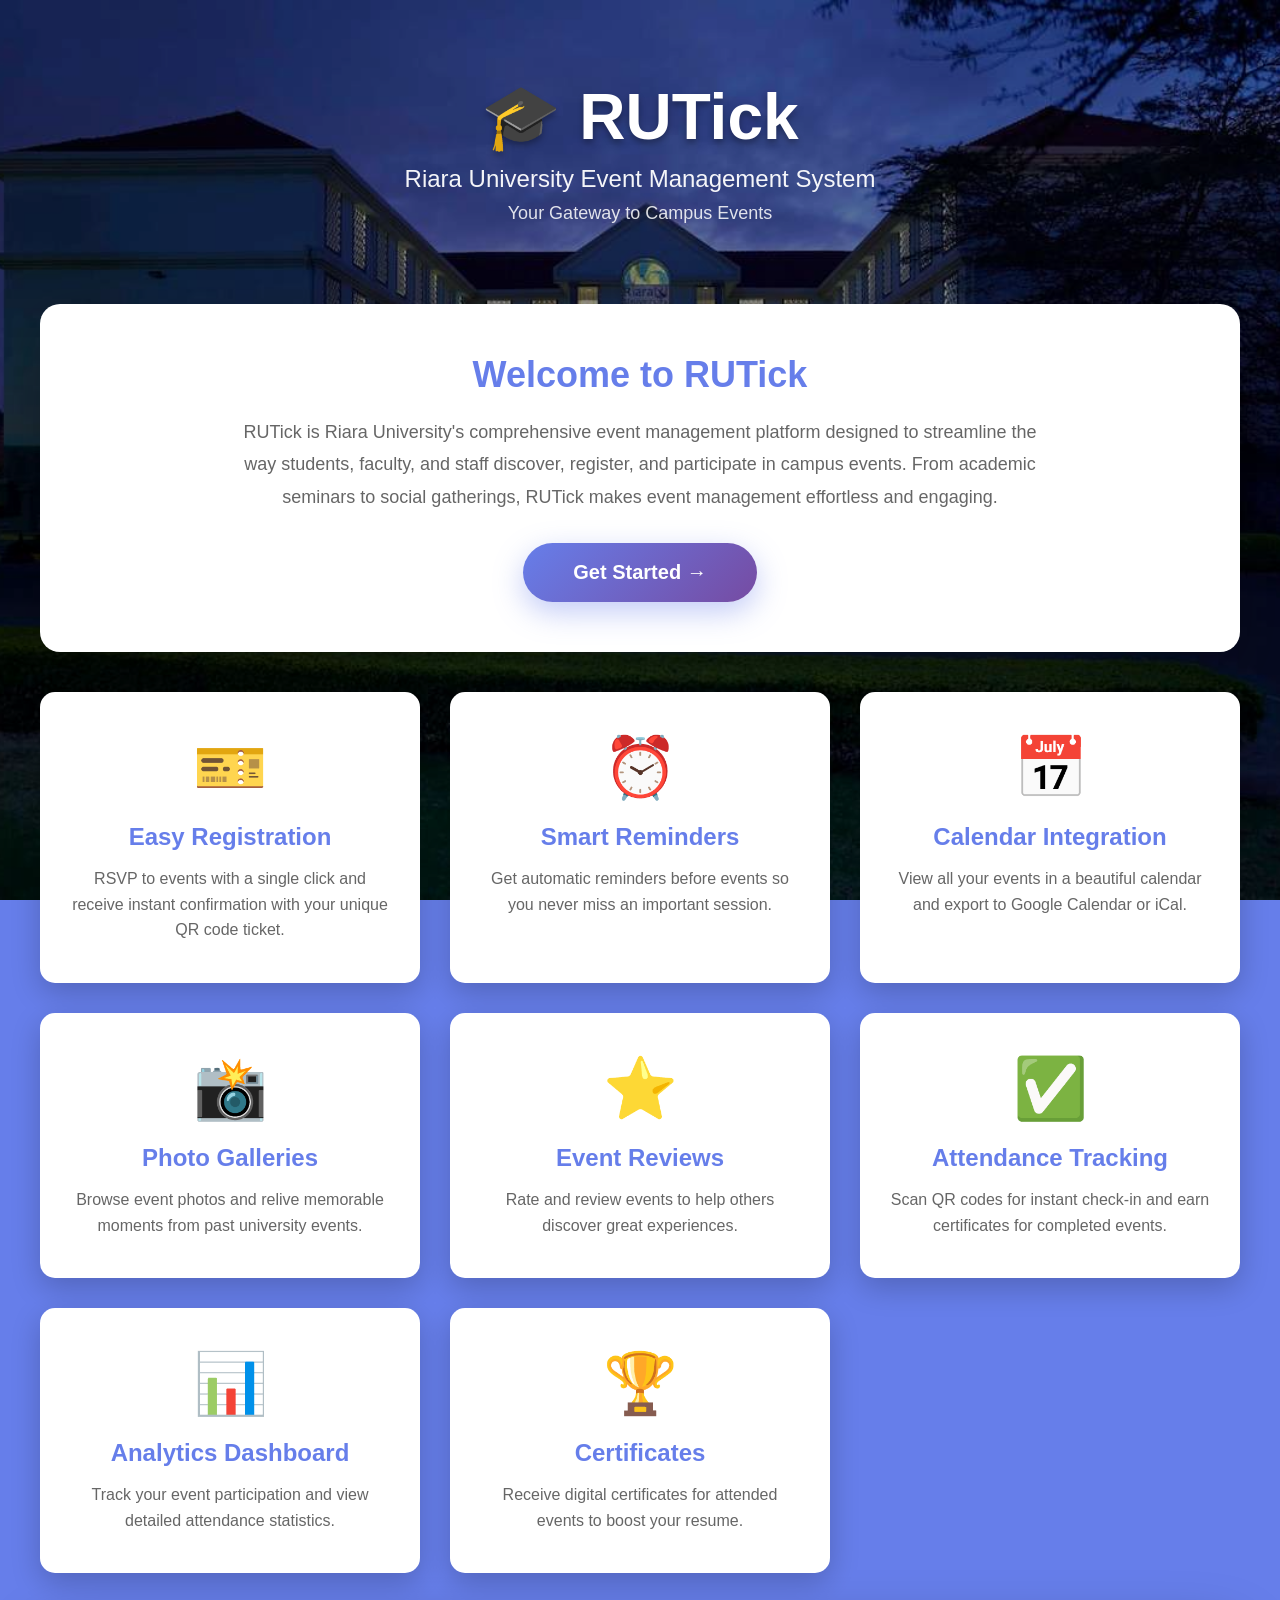
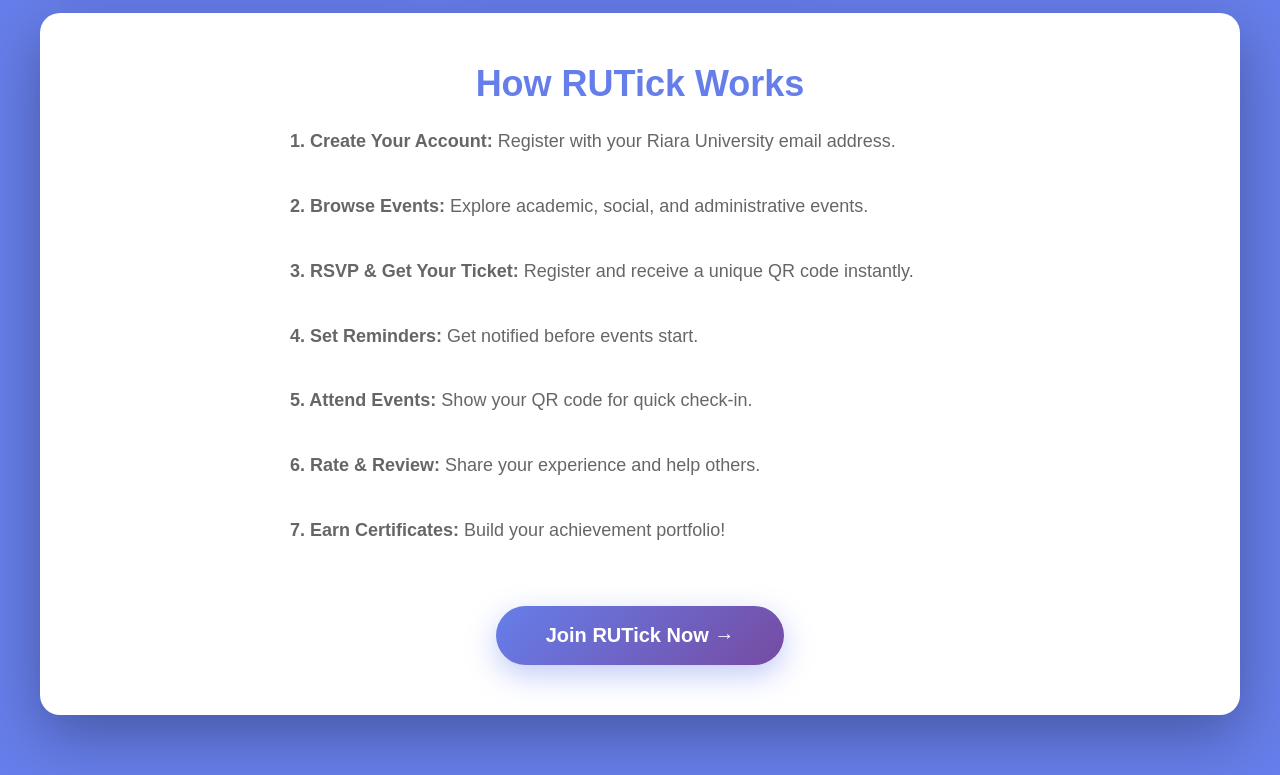
==== frontend/index.html @ 96693b73 "feat: Add background image and overlay to the body in index.html" ====
<!DOCTYPE html>
<html lang="en">
<head>
    <meta charset="UTF-8">
    <meta name="viewport" content="width=device-width, initial-scale=1.0">
    <title>RUTick - Riara University Event Management</title>
    <style>
        * {
            margin: 0;
            padding: 0;
            box-sizing: border-box;
        }

        body {
            font-family: 'Segoe UI', Tahoma, Geneva, Verdana, sans-serif;
background: url('images/Riara.jpeg') center/cover no-repeat fixed;
            background-color: #667eea; /* Fallback color */
            min-height: 100vh;
            padding: 20px;
            position: relative;
        }

        body::before {
            content: '';
            position: fixed;
            top: 0;
            left: 0;
            right: 0;
            bottom: 0;
            background: rgba(0, 0, 0, 0.4);
            pointer-events: none;
            z-index: -1;
        }

        .container {
            max-width: 1200px;
            margin: 0 auto;
        }

        /* Home Page Styles */
        .home-page {
            display: block;
        }

        .home-header {
            text-align: center;
            color: white;
            padding: 60px 20px 40px;
        }

        .home-header h1 {
            font-size: 64px;
            margin-bottom: 10px;
            text-shadow: 0 4px 6px rgba(0,0,0,0.3);
        }

        .home-header .subtitle {
            font-size: 24px;
            opacity: 0.95;
            margin-bottom: 10px;
        }

        .home-header .tagline {
            font-size: 18px;
            opacity: 0.85;
        }

        .hero-section {
            background: white;
            border-radius: 20px;
            padding: 50px;
            margin: 40px 0;
            box-shadow: 0 20px 60px rgba(0,0,0,0.3);
            text-align: center;
        }

        .hero-section h2 {
            color: #667eea;
            font-size: 36px;
            margin-bottom: 20px;
        }

        .hero-section p {
            color: #666;
            font-size: 18px;
            line-height: 1.8;
            margin-bottom: 30px;
            max-width: 800px;
            margin-left: auto;
            margin-right: auto;
        }

        .get-started-btn {
            padding: 18px 50px;
            background: linear-gradient(135deg, #667eea, #764ba2);
            color: white;
            border: none;
            border-radius: 50px;
            font-size: 20px;
            font-weight: bold;
            cursor: pointer;
            transition: all 0.3s;
            box-shadow: 0 10px 30px rgba(102, 126, 234, 0.4);
        }

        .get-started-btn:hover {
            transform: translateY(-3px);
            box-shadow: 0 15px 40px rgba(102, 126, 234, 0.6);
        }

        .features-section {
            display: grid;
            grid-template-columns: repeat(auto-fit, minmax(280px, 1fr));
            gap: 30px;
            margin: 40px 0;
        }

        .feature-card {
            background: white;
            padding: 40px 30px;
            border-radius: 15px;
            box-shadow: 0 10px 30px rgba(0,0,0,0.2);
            text-align: center;
            transition: all 0.3s;
        }

        .feature-card:hover {
            transform: translateY(-10px);
            box-shadow: 0 15px 40px rgba(0,0,0,0.3);
        }

        .feature-icon {
            font-size: 60px;
            margin-bottom: 20px;
        }

        .feature-card h3 {
            color: #667eea;
            font-size: 24px;
            margin-bottom: 15px;
        }

        .feature-card p {
            color: #666;
            line-height: 1.6;
            font-size: 16px;
        }

        header {
            background: white;
            padding: 20px 30px;
            border-radius: 15px;
            box-shadow: 0 10px 30px rgba(0,0,0,0.2);
            margin-bottom: 30px;
            display: flex;
            justify-content: space-between;
            align-items: center;
        }

        .logo h1 {
            color: #667eea;
            font-size: 28px;
        }

        .logo p {
            color: #666;
            font-size: 14px;
        }

        .user-info {
            display: flex;
            align-items: center;
            gap: 15px;
        }

        .user-avatar {
            width: 45px;
            height: 45px;
            background: linear-gradient(135deg, #667eea, #764ba2);
            border-radius: 50%;
            display: flex;
            align-items: center;
            justify-content: center;
            color: white;
            font-weight: bold;
            font-size: 18px;
        }

        .back-btn {
            display: inline-flex;
            align-items: center;
            gap: 8px;
            padding: 10px 20px;
            background: white;
            color: #667eea;
            border: 2px solid #667eea;
            border-radius: 8px;
            cursor: pointer;
            font-size: 14px;
            font-weight: 600;
            transition: all 0.3s;
            margin-bottom: 20px;
        }

        .back-btn:hover {
            background: #667eea;
            color: white;
            transform: translateX(-5px);
        }

        .logout-btn {
            padding: 8px 20px;
            background: #f44336;
            color: white;
            border: none;
            border-radius: 8px;
            cursor: pointer;
            font-size: 14px;
            font-weight: 600;
            transition: all 0.3s;
        }

        .logout-btn:hover {
            background: #d32f2f;
            transform: translateY(-2px);
        }

        .auth-section {
            background: white;
            padding: 30px;
            border-radius: 15px;
            box-shadow: 0 10px 30px rgba(0,0,0,0.2);
            margin-bottom: 30px;
        }

        .tabs {
            display: flex;
            gap: 10px;
            margin-bottom: 20px;
            border-bottom: 2px solid #eee;
        }

        .tab {
            padding: 12px 24px;
            background: none;
            border: none;
            cursor: pointer;
            font-size: 16px;
            color: #666;
            transition: all 0.3s;
            border-bottom: 3px solid transparent;
        }

        .tab.active {
            color: #667eea;
            border-bottom-color: #667eea;
            font-weight: bold;
        }

        .tab-content {
            display: none;
        }

        .tab-content.active {
            display: block;
        }

        .form-group {
            margin-bottom: 20px;
        }

        label {
            display: block;
            margin-bottom: 8px;
            color: #333;
            font-weight: 500;
        }

        input, select, textarea {
            width: 100%;
            padding: 12px;
            border: 2px solid #e0e0e0;
            border-radius: 8px;
            font-size: 14px;
            transition: border-color 0.3s;
        }

        input:focus, select:focus, textarea:focus {
            outline: none;
            border-color: #667eea;
        }

        textarea {
            resize: vertical;
            min-height: 100px;
        }

        .btn {
            padding: 12px 30px;
            border: none;
            border-radius: 8px;
            font-size: 16px;
            cursor: pointer;
            transition: all 0.3s;
            font-weight: 600;
        }

        .btn-primary {
            background: linear-gradient(135deg, #667eea, #764ba2);
            color: white;
        }

        .btn-primary:hover {
            transform: translateY(-2px);
            box-shadow: 0 5px 15px rgba(102, 126, 234, 0.4);
        }

        .btn-secondary {
            background: #e0e0e0;
            color: #333;
        }

        .btn-danger {
            background: #f44336;
            color: white;
        }

        .btn-success {
            background: #4caf50;
            color: white;
        }

        .btn-info {
            background: #2196f3;
            color: white;
        }

        .btn-warning {
            background: #ff9800;
            color: white;
        }

        .events-section {
            background: white;
            padding: 30px;
            border-radius: 15px;
            box-shadow: 0 10px 30px rgba(0,0,0,0.2);
            margin-bottom: 30px;
        }

        .section-header {
            display: flex;
            justify-content: space-between;
            align-items: center;
            margin-bottom: 25px;
            flex-wrap: wrap;
            gap: 15px;
        }

        .section-header h2 {
            color: #333;
            font-size: 24px;
        }

        .filters {
            display: flex;
            gap: 10px;
            margin-bottom: 25px;
            flex-wrap: wrap;
        }

        .filter-btn {
            padding: 8px 20px;
            border: 2px solid #667eea;
            background: white;
            color: #667eea;
            border-radius: 20px;
            cursor: pointer;
            transition: all 0.3s;
            font-size: 14px;
        }

        .filter-btn.active {
            background: #667eea;
            color: white;
        }

        .events-grid {
            display: grid;
            grid-template-columns: repeat(auto-fill, minmax(300px, 1fr));
            gap: 20px;
        }

        .event-card {
            background: white;
            border: 2px solid #e0e0e0;
            border-radius: 12px;
            padding: 20px;
            transition: all 0.3s;
            cursor: pointer;
            position: relative;
        }

        .event-card:hover {
            transform: translateY(-5px);
            box-shadow: 0 10px 25px rgba(0,0,0,0.1);
            border-color: #667eea;
        }

        .event-image {
            width: 100%;
            height: 150px;
            background: linear-gradient(135deg, #667eea, #764ba2);
            border-radius: 8px;
            margin-bottom: 15px;
            display: flex;
            align-items: center;
            justify-content: center;
            font-size: 48px;
            color: white;
        }

        .event-category {
            display: inline-block;
            padding: 5px 12px;
            border-radius: 15px;
            font-size: 12px;
            font-weight: 600;
            margin-bottom: 10px;
        }

        .category-academic {
            background: #e3f2fd;
            color: #1976d2;
        }

        .category-social {
            background: #f3e5f5;
            color: #7b1fa2;
        }

        .category-administrative {
            background: #fff3e0;
            color: #e65100;
        }

        .event-title {
            font-size: 18px;
            font-weight: bold;
            color: #333;
            margin-bottom: 10px;
        }

        .event-details {
            color: #666;
            font-size: 14px;
            margin-bottom: 8px;
        }

        .event-rating {
            display: flex;
            align-items: center;
            gap: 5px;
            margin: 10px 0;
            font-size: 14px;
        }

        .stars {
            color: #ffa500;
        }

        .event-actions {
            display: flex;
            gap: 10px;
            margin-top: 15px;
            flex-wrap: wrap;
        }

        .badge {
            display: inline-block;
            padding: 4px 10px;
            border-radius: 12px;
            font-size: 12px;
            font-weight: 600;
            margin-top: 10px;
        }

        .badge-success {
            background: #c8e6c9;
            color: #2e7d32;
        }

        .badge-warning {
            background: #fff9c4;
            color: #f57f17;
        }

        .badge-danger {
            background: #ffcdd2;
            color: #c62828;
        }

        .modal {
            display: none;
            position: fixed;
            top: 0;
            left: 0;
            width: 100%;
            height: 100%;
            background: rgba(0,0,0,0.5);
            z-index: 1000;
            align-items: center;
            justify-content: center;
            overflow-y: auto;
        }

        .modal.active {
            display: flex;
        }

        .modal-content {
            background: white;
            padding: 30px;
            border-radius: 15px;
            max-width: 700px;
            width: 90%;
            max-height: 90vh;
            overflow-y: auto;
        }

        .modal-header {
            display: flex;
            justify-content: space-between;
            align-items: center;
            margin-bottom: 20px;
        }

        .modal-close {
            background: none;
            border: none;
            font-size: 28px;
            cursor: pointer;
            color: #666;
        }

        .stats {
            display: grid;
            grid-template-columns: repeat(auto-fit, minmax(200px, 1fr));
            gap: 20px;
            margin-bottom: 30px;
        }

        .stat-card {
            background: linear-gradient(135deg, #667eea, #764ba2);
            color: white;
            padding: 25px;
            border-radius: 12px;
            box-shadow: 0 5px 15px rgba(0,0,0,0.2);
        }

        .stat-value {
            font-size: 36px;
            font-weight: bold;
            margin-bottom: 5px;
        }

        .stat-label {
            font-size: 14px;
            opacity: 0.9;
        }

        .notification-box {
            position: fixed;
            bottom: 20px;
            right: 20px;
            max-width: 400px;
            z-index: 2000;
        }

        .notification {
            background: white;
            padding: 15px 20px;
            border-radius: 10px;
            box-shadow: 0 5px 20px rgba(0,0,0,0.3);
            margin-bottom: 10px;
            display: flex;
            align-items: center;
            gap: 15px;
            animation: slideIn 0.3s ease;
        }

        @keyframes slideIn {
            from {
                transform: translateX(400px);
                opacity: 0;
            }
            to {
                transform: translateX(0);
                opacity: 1;
            }
        }

        .notification-icon {
            font-size: 24px;
        }

        .notification-content h4 {
            margin-bottom: 5px;
            color: #333;
        }

        .notification-content p {
            font-size: 13px;
            color: #666;
        }

        .qr-code-container {
            text-align: center;
            padding: 20px;
            background: #f5f5f5;
            border-radius: 10px;
            margin: 20px 0;
        }

        .qr-code {
            width: 200px;
            height: 200px;
            margin: 0 auto 15px;
            background: white;
            padding: 20px;
            border-radius: 10px;
            display: flex;
            align-items: center;
            justify-content: center;
            font-size: 48px;
        }

        .empty-state {
            text-align: center;
            padding: 60px 20px;
            color: #999;
        }

        .search-box {
            position: relative;
            margin-bottom: 20px;
        }

        .search-box input {
            padding-left: 40px;
        }

        .search-icon {
            position: absolute;
            left: 12px;
            top: 50%;
            transform: translateY(-50%);
            color: #999;
        }

        .action-buttons {
            display: flex;
            gap: 10px;
            flex-wrap: wrap;
        }

        .reminder-badge {
            background: #ff9800;
            color: white;
            padding: 3px 8px;
            border-radius: 10px;
            font-size: 11px;
            margin-left: 8px;
        }

        .photo-gallery {
            display: grid;
            grid-template-columns: repeat(auto-fill, minmax(150px, 1fr));
            gap: 10px;
            margin: 20px 0;
        }

        .photo-item {
            width: 100%;
            height: 120px;
            background: linear-gradient(135deg, #667eea, #764ba2);
            border-radius: 8px;
            display: flex;
            align-items: center;
            justify-content: center;
            font-size: 40px;
            color: white;
            cursor: pointer;
            transition: all 0.3s;
        }

        .photo-item:hover {
            transform: scale(1.05);
        }

        .review-section {
            margin: 25px 0;
            padding: 20px;
            background: #f9f9f9;
            border-radius: 10px;
        }

        .review-item {
            background: white;
            padding: 15px;
            border-radius: 8px;
            margin-bottom: 15px;
            border-left: 4px solid #667eea;
        }

        .review-header {
            display: flex;
            justify-content: space-between;
            align-items: center;
            margin-bottom: 10px;
        }

        .reviewer-name {
            font-weight: bold;
            color: #333;
        }

        .review-rating {
            color: #ffa500;
        }

        .review-text {
            color: #666;
            line-height: 1.6;
        }

        .review-date {
            font-size: 12px;
            color: #999;
            margin-top: 8px;
        }

        .attendance-section {
            margin: 20px 0;
            padding: 20px;
            background: #f0f7ff;
            border-radius: 10px;
        }

        .attendance-stats {
            display: grid;
            grid-template-columns: repeat(auto-fit, minmax(150px, 1fr));
            gap: 15px;
            margin-top: 15px;
        }

        .attendance-stat {
            background: white;
            padding: 15px;
            border-radius: 8px;
            text-align: center;
        }

        .attendance-number {
            font-size: 28px;
            font-weight: bold;
            color: #667eea;
        }

        .attendance-label {
            font-size: 13px;
            color: #666;
            margin-top: 5px;
        }

        .calendar-widget {
            background: white;
            padding: 20px;
            border-radius: 12px;
            margin: 20px 0;
        }

        .calendar-header {
            display: flex;
            justify-content: space-between;
            align-items: center;
            margin-bottom: 20px;
        }

        .calendar-days {
            display: grid;
            grid-template-columns: repeat(7, 1fr);
            gap: 10px;
        }

        .calendar-day {
            padding: 12px;
            text-align: center;
            border-radius: 8px;
            cursor: pointer;
            transition: all 0.3s;
            border: 2px solid #e0e0e0;
        }

        .calendar-day:hover {
            background: #f0f0f0;
        }

        .calendar-day.has-event {
            background: #e3f2fd;
            border-color: #667eea;
            font-weight: bold;
        }

        .calendar-day.today {
            background: linear-gradient(135deg, #667eea, #764ba2);
            color: white;
            border-color: #667eea;
        }

        .file-upload {
            border: 2px dashed #667eea;
            padding: 30px;
            text-align: center;
            border-radius: 10px;
            cursor: pointer;
            transition: all 0.3s;
            margin: 20px 0;
        }

        .file-upload:hover {
            background: #f0f7ff;
        }

        .certificate-badge {
            background: linear-gradient(135deg, #ffd700, #ffed4e);
            color: #333;
            padding: 8px 15px;
            border-radius: 20px;
            font-weight: bold;
            display: inline-flex;
            align-items: center;
            gap: 5px;
            margin: 10px 0;
        }

        @media (max-width: 768px) {
            .home-header h1 {
                font-size: 42px;
            }

            .hero-section {
                padding: 30px 20px;
            }

            header {
                flex-direction: column;
                gap: 15px;
                text-align: center;
            }

            .events-grid {
                grid-template-columns: 1fr;
            }

            .filters {
                justify-content: center;
            }

            .notification-box {
                left: 20px;
                right: 20px;
            }
        }
    </style>
</head>
<body>
    <div class="container">
        <!-- Home Page -->
        <div id="homePage" class="home-page">
            <div class="home-header">
                <h1>🎓 RUTick</h1>
                <div class="subtitle">Riara University Event Management System</div>
                <div class="tagline">Your Gateway to Campus Events</div>
            </div>

            <div class="hero-section">
                <h2>Welcome to RUTick</h2>
                <p>
                    RUTick is Riara University's comprehensive event management platform designed to streamline
                    the way students, faculty, and staff discover, register, and participate in campus events.
                    From academic seminars to social gatherings, RUTick makes event management effortless and engaging.
                </p>
                <button class="get-started-btn" onclick="goToAuth()">Get Started →</button>
            </div>

            <div class="features-section">
                <div class="feature-card">
                    <div class="feature-icon">🎫</div>
                    <h3>Easy Registration</h3>
                    <p>RSVP to events with a single click and receive instant confirmation with your unique QR code ticket.</p>
                </div>

                <div class="feature-card">
                    <div class="feature-icon">⏰</div>
                    <h3>Smart Reminders</h3>
                    <p>Get automatic reminders before events so you never miss an important session.</p>
                </div>

                <div class="feature-card">
                    <div class="feature-icon">📅</div>
                    <h3>Calendar Integration</h3>
                    <p>View all your events in a beautiful calendar and export to Google Calendar or iCal.</p>
                </div>

                <div class="feature-card">
                    <div class="feature-icon">📸</div>
                    <h3>Photo Galleries</h3>
                    <p>Browse event photos and relive memorable moments from past university events.</p>
                </div>

                <div class="feature-card">
                    <div class="feature-icon">⭐</div>
                    <h3>Event Reviews</h3>
                    <p>Rate and review events to help others discover great experiences.</p>
                </div>

                <div class="feature-card">
                    <div class="feature-icon">✅</div>
                    <h3>Attendance Tracking</h3>
                    <p>Scan QR codes for instant check-in and earn certificates for completed events.</p>
                </div>

                <div class="feature-card">
                    <div class="feature-icon">📊</div>
                    <h3>Analytics Dashboard</h3>
                    <p>Track your event participation and view detailed attendance statistics.</p>
                </div>

                <div class="feature-card">
                    <div class="feature-icon">🏆</div>
                    <h3>Certificates</h3>
                    <p>Receive digital certificates for attended events to boost your resume.</p>
                </div>
            </div>

            <div class="hero-section">
                <h2>How RUTick Works</h2>
                <p style="text-align: left; max-width: 700px;">
                    <strong>1. Create Your Account:</strong> Register with your Riara University email address.<br><br>
                    <strong>2. Browse Events:</strong> Explore academic, social, and administrative events.<br><br>
                    <strong>3. RSVP & Get Your Ticket:</strong> Register and receive a unique QR code instantly.<br><br>
                    <strong>4. Set Reminders:</strong> Get notified before events start.<br><br>
                    <strong>5. Attend Events:</strong> Show your QR code for quick check-in.<br><br>
                    <strong>6. Rate & Review:</strong> Share your experience and help others.<br><br>
                    <strong>7. Earn Certificates:</strong> Build your achievement portfolio!
                </p>
                <button class="get-started-btn" onclick="goToAuth()" style="margin-top: 30px;">Join RUTick Now →</button>
            </div>
        </div>

        <!-- Auth and Main Content Pages -->
        <div id="appPages" style="display: none;">
            <header>
                <div class="logo">
                    <h1>🎓 RUTick</h1>
                    <p>Riara University Event Management</p>
                </div>
                <div class="user-info" id="userInfo" style="display: none;">
                    <div>
                        <div style="font-weight: bold;" id="userName"></div>
                        <div style="font-size: 12px; color: #666;" id="userRole"></div>
                    </div>
                    <div class="user-avatar" id="userAvatar"></div>
                    <button class="logout-btn" onclick="logout()">Logout</button>
                </div>
            </header>

            <!-- Authentication Section -->
            <div class="auth-section" id="authSection">
                <button class="back-btn" onclick="goToHome()">← Back to Home</button>
                <div class="tabs">
                    <button class="tab active" onclick="switchTab('login')">Login</button>
                    <button class="tab" onclick="switchTab('register')">Register</button>
                </div>

                <div id="loginTab" class="tab-content active">
                    <h2 style="margin-bottom: 20px;">Welcome Back</h2>
                    <div class="form-group">
                        <label>University Email</label>
                        <input type="email" id="loginEmail" placeholder="student@riarauniversity.ac.ke">
                    </div>
                    <div class="form-group">
                        <label>Password</label>
                        <input type="password" id="loginPassword" placeholder="Enter your password">
                    </div>
                    <button class="btn btn-primary" onclick="login()">Login</button>
                </div>

                <div id="registerTab" class="tab-content">
                    <h2 style="margin-bottom: 20px;">Create Account</h2>
                    <div class="form-group">
                        <label>First Name</label>
                        <input type="text" id="regFirstName" placeholder="John">
                    </div>
                    <div class="form-group">
                        <label>Last Name</label>
                        <input type="text" id="regLastName" placeholder="Doe">
                    </div>
                    <div class="form-group">
                        <label>University Email</label>
                        <input type="email" id="regEmail" placeholder="student@riarauniversity.ac.ke">
                    </div>
                    <div class="form-group">
                        <label>Student/Staff ID</label>
                        <input type="text" id="regId" placeholder="RU2024001">
                    </div>
                    <div class="form-group">
                        <label>Department</label>
                        <select id="regDepartment">
                            <option value="">Select Department</option>
                            <option value="Computer Science">Computer Science</option>
                            <option value="Business">Business Administration</option>
                            <option value="Engineering">Engineering</option>
                            <option value="Arts">Arts & Humanities</option>
                            <option value="Sciences">Natural Sciences</option>
                        </select>
                    </div>
                    <div class="form-group">
                        <label>Role</label>
                        <select id="regRole">
                            <option value="student">Student</option>
                            <option value="staff">Staff/Faculty</option>
                        </select>
                    </div>
                    <div class="form-group">
                        <label>Password</label>
                        <input type="password" id="regPassword" placeholder="Create a password">
                    </div>
                    <button class="btn btn-primary" onclick="register()">Register
                        </button>
                </div>
            </div>

            <!-- Dashboard Section -->
            <div id="dashboardSection" style="display: none;">
                <button class="back-btn" onclick="logout()">← Logout</button>

                <div class="stats">
                    <div class="stat-card">
                        <div class="stat-value" id="totalEvents">0</div>
                        <div class="stat-label">Total Events</div>
                    </div>
                    <div class="stat-card">
                        <div class="stat-value" id="registeredEvents">0</div>
                        <div class="stat-label">My Registrations</div>
                    </div>
                    <div class="stat-card">
                        <div class="stat-value" id="attendedEvents">0</div>
                        <div class="stat-label">Events Attended</div>
                    </div>
                    <div class="stat-card">
                        <div class="stat-value" id="upcomingEvents">0</div>
                        <div class="stat-label">Upcoming Events</div>
                    </div>
                </div>

                <!-- Events Section -->
                <div class="events-section">
                    <div class="section-header">
                        <h2>Campus Events</h2>
                        <button class="btn btn-primary" onclick="showCreateEvent()" id="createEventBtn" style="display: none;">+ Create Event</button>
                    </div>

                    <div class="search-box">
                        <span class="search-icon">🔍</span>
                        <input type="text" id="searchInput" placeholder="Search events..." onkeyup="filterEvents()">
                    </div>

                    <div class="filters">
                        <button class="filter-btn active" onclick="filterByCategory('all')">All Events</button>
                        <button class="filter-btn" onclick="filterByCategory('academic')">Academic</button>
                        <button class="filter-btn" onclick="filterByCategory('social')">Social</button>
                        <button class="filter-btn" onclick="filterByCategory('administrative')">Administrative</button>
                    </div>

                    <div class="events-grid" id="eventsGrid">
                        <!-- Events will be dynamically loaded here -->
                    </div>
                </div>
            </div>
        </div>
    </div>

    <!-- Event Details Modal -->
    <div class="modal" id="eventModal">
        <div class="modal-content">
            <div class="modal-header">
                <h2 id="modalEventTitle"></h2>
                <button class="modal-close" onclick="closeModal()">&times;</button>
            </div>
            <div id="modalEventContent"></div>
        </div>
    </div>

    <!-- Create Event Modal -->
    <div class="modal" id="createEventModal">
        <div class="modal-content">
            <div class="modal-header">
                <h2>Create New Event</h2>
                <button class="modal-close" onclick="closeCreateEventModal()">&times;</button>
            </div>
            <div class="form-group">
                <label>Event Title</label>
                <input type="text" id="eventTitle" placeholder="Enter event title">
            </div>
            <div class="form-group">
                <label>Category</label>
                <select id="eventCategory">
                    <option value="academic">Academic</option>
                    <option value="social">Social</option>
                    <option value="administrative">Administrative</option>
                </select>
            </div>
            <div class="form-group">
                <label>Description</label>
                <textarea id="eventDescription" placeholder="Enter event description"></textarea>
            </div>
            <div class="form-group">
                <label>Date</label>
                <input type="date" id="eventDate">
            </div>
            <div class="form-group">
                <label>Time</label>
                <input type="time" id="eventTime">
            </div>
            <div class="form-group">
                <label>Location</label>
                <input type="text" id="eventLocation" placeholder="Event venue">
            </div>
            <div class="form-group">
                <label>Capacity</label>
                <input type="number" id="eventCapacity" placeholder="Maximum attendees">
            </div>
            <button class="btn btn-primary" onclick="createEvent()">Create Event</button>
        </div>
    </div>

    <!-- Notification Box -->
    <div class="notification-box" id="notificationBox"></div>

    <script>
        /*
        ============================================================
        RUTick - SECURITY IMPLEMENTATION NOTES
        ============================================================

        SAFE FEATURES IMPLEMENTED:
        ✅ Removed hardcoded user credentials
        ✅ Input validation on client-side for UX
        ✅ Use of textContent instead of innerHTML (XSS prevention)
        ✅ Domain-specific email validation
        ✅ Form validation before submission
        ✅ API structure ready for backend integration
        ✅ Safe DOM methods for dynamic content
        ✅ Token-based session management (sessionStorage)
        ✅ CSRF token generation structure
        ✅ Security headers check function

        PRODUCTION REQUIREMENTS:
        ⚠️  MUST implement backend authentication (Node/Express, Python/Flask)
        ⚠️  MUST use HTTPS with valid SSL certificate
        ⚠️  MUST validate all inputs on server-side
        ⚠️  MUST use bcrypt/Argon2 for password hashing (server-side only)
        ⚠️  MUST use httpOnly cookies for session tokens
        ⚠️  MUST implement proper CORS configuration
        ⚠️  MUST add security headers (CSP, HSTS, X-Frame-Options, etc.)
        ⚠️  MUST implement rate limiting
        ⚠️  MUST remove all console.logs with sensitive info
        ⚠️  MUST conduct security audit before production

        DEVELOPMENT NOTES:
        - Using sessionStorage (not localStorage) for auth tokens
        - Mock authentication for UI testing only
        - API_BASE configured for backend endpoint (currently mocked)
        - No passwords stored in client code
        - All user data from backend in production
        ============================================================
        */

        // Sample data
        let currentUser = null;
        let currentFilter = 'all';
        const API_BASE = process.env.API_URL || 'https://api.riarauniversity.ac.ke'; // Configuration for backend API

        // Users array - in production, this will come from secure backend API
        // Never store credentials in client-side code
        const users = [];

        let events = [
            {
                id: 1,
                title: 'Computer Science Symposium 2024',
                category: 'academic',
                description: 'Annual symposium featuring latest research in AI, Machine Learning, and Data Science.',
                date: '2024-11-15',
                time: '09:00',
                location: 'Main Auditorium',
                capacity: 200,
                registered: 87,
                attended: 0,
                organizer: 'CS Department',
                rating: 4.5,
                reviews: [
                    { user: 'John Doe', rating: 5, text: 'Excellent presentations!', date: '2024-10-20' },
                    { user: 'Jane Smith', rating: 4, text: 'Very informative.', date: '2024-10-21' }
                ],
                photos: ['📊', '💻', '🎓'],
                registrants: []
            },
            {
                id: 2,
                title: 'Campus Cultural Festival',
                category: 'social',
                description: 'Celebrate diversity with music, dance, food, and cultural performances.',
                date: '2024-11-20',
                time: '14:00',
                location: 'University Grounds',
                capacity: 500,
                registered: 342,
                attended: 0,
                organizer: 'Student Affairs',
                rating: 4.8,
                reviews: [],
                photos: ['🎭', '🎵', '🍽️'],
                registrants: []
            },
            {
                id: 3,
                title: 'Career Fair 2024',
                category: 'academic',
                description: 'Meet top employers and explore career opportunities across various industries.',
                date: '2024-11-25',
                time: '10:00',
                location: 'Sports Complex',
                capacity: 300,
                registered: 156,
                attended: 0,
                organizer: 'Career Services',
                rating: 4.6,
                reviews: [],
                photos: ['💼', '🤝', '🎯'],
                registrants: []
            },
            {
                id: 4,
                title: 'Student Council Elections',
                category: 'administrative',
                description: 'Vote for your student representatives. Your voice matters!',
                date: '2024-11-10',
                time: '08:00',
                location: 'Various Polling Stations',
                capacity: 1000,
                registered: 678,
                attended: 0,
                organizer: 'Student Council',
                rating: 4.2,
                reviews: [],
                photos: ['🗳️', '✅', '👥'],
                registrants: []
            }
        ];

        // Navigation functions
        function goToHome() {
            document.getElementById('homePage').style.display = 'block';
            document.getElementById('appPages').style.display = 'none';
        }

        function goToAuth() {
            document.getElementById('homePage').style.display = 'none';
            document.getElementById('appPages').style.display = 'block';
            document.getElementById('authSection').style.display = 'block';
            document.getElementById('dashboardSection').style.display = 'none';
        }

        // Authentication functions
        function switchTab(tab) {
            document.querySelectorAll('.tab').forEach(t => t.classList.remove('active'));
            document.querySelectorAll('.tab-content').forEach(tc => tc.classList.remove('active'));

            if (tab === 'login') {
                document.querySelector('.tab:first-child').classList.add('active');
                document.getElementById('loginTab').classList.add('active');
            } else {
                document.querySelector('.tab:last-child').classList.add('active');
                document.getElementById('registerTab').classList.add('active');
            }
        }

        // Validate login form inputs
        function validateLoginForm() {
            const email = document.getElementById('loginEmail').value.trim();
            const password = document.getElementById('loginPassword').value;
            const errors = {};

            if (!email) {
                errors.email = 'Email is required';
            } else if (!email.endsWith('@riarauniversity.ac.ke')) {
                errors.email = 'Please use your university email';
            }

            if (!password) {
                errors.password = 'Password is required';
            }

            return { isValid: Object.keys(errors).length === 0, errors };
        }

        // Secure login with API structure (ready for backend)
        function login() {
            const validation = validateLoginForm();

            if (!validation.isValid) {
                Object.values(validation.errors).forEach(error => {
                    showNotification('Validation Error', error, 'error');
                });
                return;
            }

            const email = document.getElementById('loginEmail').value.trim();
            const password = document.getElementById('loginPassword').value;

            // In production: POST to secure backend endpoint
            // fetch(`${API_BASE}/api/auth/login`, {
            //     method: 'POST',
            //     headers: {
            //         'Content-Type': 'application/json',
            //         'X-CSRF-Token': getCsrfToken()
            //     },
            //     credentials: 'include', // Send cookies with secure httpOnly flag
            //     body: JSON.stringify({ email, password })
            // })
            // .then(response => response.json())
            // .then(data => { /* Handle auth token */ })
            // .catch(error => showNotification('Error', 'Login failed', 'error'));

            // Development only: Simulated auth for testing UI
            simulateLogin(email);
        }

        // Simulate login for development (remove in production)
        function simulateLogin(email) {
            // Determine role based on email
            let role = 'student';
            if (email.includes('admin@')) {
                role = 'admin';
            } else if (email.includes('staff@')) {
                role = 'staff';
            }

            // Mock user data for UI testing only
            const mockUser = {
                email: email,
                firstName: email.split('@')[0].split('.')[0] || 'User',
                lastName: email.split('@')[0].split('.')[1] || 'Test',
                role: role,  // Now uses detected role from email
                id: 'RU' + Math.random().toString(36).substr(2, 7),
                department: 'Computer Science'
            };

            currentUser = mockUser;
            // Store only token, never credentials
            const token = generateMockToken();
            sessionStorage.setItem('authToken', token);

            showDashboard();
            showNotification('Login Successful', `Welcome back as ${role.toUpperCase()}!`);
        }

        // Validate registration form inputs
        function validateRegistrationForm() {
            const firstName = document.getElementById('regFirstName').value.trim();
            const lastName = document.getElementById('regLastName').value.trim();
            const email = document.getElementById('regEmail').value.trim();
            const id = document.getElementById('regId').value.trim();
            const department = document.getElementById('regDepartment').value;
            const password = document.getElementById('regPassword').value;
            const errors = {};

            if (!firstName || firstName.length < 2) {
                errors.firstName = 'First name must be at least 2 characters';
            }

            if (!lastName || lastName.length < 2) {
                errors.lastName = 'Last name must be at least 2 characters';
            }

            if (!email || !email.endsWith('@riarauniversity.ac.ke')) {
                errors.email = 'Please use a valid university email (name@riarauniversity.ac.ke)';
            }

            if (!id || id.length < 5) {
                errors.id = 'Invalid student/staff ID';
            }

            if (!department) {
                errors.department = 'Please select a department';
            }

            if (!password || password.length < 8) {
                errors.password = 'Password must be at least 8 characters';
            }

            if (!/[A-Z]/.test(password)) {
                errors.password = 'Password must contain at least one uppercase letter';
            }

            if (!/[0-9]/.test(password)) {
                errors.password = 'Password must contain at least one number';
            }

            return { isValid: Object.keys(errors).length === 0, errors };
        }

        // Secure registration with API structure
        function register() {
            const validation = validateRegistrationForm();

            if (!validation.isValid) {
                Object.values(validation.errors).forEach(error => {
                    showNotification('Validation Error', error, 'error');
                });
                return;
            }

            const firstName = document.getElementById('regFirstName').value.trim();
            const lastName = document.getElementById('regLastName').value.trim();
            const email = document.getElementById('regEmail').value.trim();
            const id = document.getElementById('regId').value.trim();
            const department = document.getElementById('regDepartment').value;
            const password = document.getElementById('regPassword').value;

            // In production: POST to secure backend endpoint with HTTPS
            // fetch(`${API_BASE}/api/auth/register`, {
            //     method: 'POST',
            //     headers: {
            //         'Content-Type': 'application/json',
            //         'X-CSRF-Token': getCsrfToken()
            //     },
            //     credentials: 'include',
            //     body: JSON.stringify({ firstName, lastName, email, id, department, password })
            // })
            // .then(response => response.json())
            // .then(data => { /* Handle response */ })
            // .catch(error => showNotification('Error', 'Registration failed', 'error'));

            // Development: Mock registration
            simulateRegister(firstName, lastName, email, id, department);
        }

        // Simulate registration for development (remove in production)
        function simulateRegister(firstName, lastName, email, id, department) {
            const newUser = { firstName, lastName, email, id, department, role: 'student' };
            currentUser = newUser;
            const token = generateMockToken();
            sessionStorage.setItem('authToken', token);

            showDashboard();
            showNotification('Registration Successful', `Welcome to RUTick, ${firstName}!`);
        }

        // Generate mock token for development (replace with real JWT in production)
        function generateMockToken() {
            return 'Bearer_' + btoa(JSON.stringify({ exp: Date.now() + 3600000 }));
        }

        function logout() {
            currentUser = null;
            sessionStorage.removeItem('authToken');
            sessionStorage.removeItem('currentUser');

            // In production: Call backend logout endpoint
            // fetch(`${API_BASE}/api/auth/logout`, {
            //     method: 'POST',
            //     credentials: 'include'
            // }).catch(error => console.error('Logout error:', error));

            goToHome();
            showNotification('Logged Out', 'You have been successfully logged out');
        }

        // Check if user is authenticated
        function isAuthenticated() {
            return currentUser !== null && sessionStorage.getItem('authToken') !== null;
        }

        // Verify security headers (call on app init)
        function checkSecurityHeaders() {
            // This would be called after backend API is set up
            // In production environment, verify:
            // - Content-Security-Policy header
            // - X-XSS-Protection header
            // - X-Frame-Options header
            // - X-Content-Type-Options header
            // - Strict-Transport-Security header
            console.log('🔒 Security headers check would run in production');
        }

        // Get CSRF token (mock for development)
        function getCsrfToken() {
            // In production: retrieve from secure server response
            // Token should be httpOnly cookie, never in localStorage
            return 'csrf_token_' + Date.now();
        }

        function showDashboard() {
            if (!isAuthenticated()) {
                showNotification('Error', 'Please log in first', 'error');
                return;
            }

            document.getElementById('authSection').style.display = 'none';
            document.getElementById('dashboardSection').style.display = 'block';
            document.getElementById('userInfo').style.display = 'flex';

            // Use textContent instead of innerHTML to prevent XSS attacks
            const userNameElement = document.getElementById('userName');
            userNameElement.textContent = currentUser.firstName + ' ' + currentUser.lastName;

            const userRoleElement = document.getElementById('userRole');
            userRoleElement.textContent = currentUser.role.toUpperCase();

            const avatarElement = document.getElementById('userAvatar');
            avatarElement.textContent = currentUser.firstName.charAt(0).toUpperCase();

            if (currentUser.role === 'admin' || currentUser.role === 'staff') {
                document.getElementById('createEventBtn').style.display = 'block';
            }

            updateStats();
            loadEvents();
        }

        async function updateStats() {
            try {
                // Get all events from backend
                const eventsResult = await eventAPI.getAll();
                const allEvents = eventsResult.success ? (eventsResult.data.events || []) : [];

                // Count stats from backend data
                const userRegistrations = allEvents.filter(e => e.isRegistered);
                const upcoming = allEvents.filter(e => new Date(e.date) > new Date());

                document.getElementById('totalEvents').textContent = allEvents.length;
                document.getElementById('registeredEvents').textContent = userRegistrations.length;
                document.getElementById('attendedEvents').textContent = '0'; // Would need backend endpoint
                document.getElementById('upcomingEvents').textContent = upcoming.length;
            } catch (error) {
                console.error('Error updating stats:', error);
                // Set default values on error
                document.getElementById('totalEvents').textContent = '0';
                document.getElementById('registeredEvents').textContent = '0';
                document.getElementById('attendedEvents').textContent = '0';
                document.getElementById('upcomingEvents').textContent = '0';
            }
        }

        async function loadEvents() {
            const grid = document.getElementById('eventsGrid');
            grid.innerHTML = '<div style="text-align: center; padding: 40px;">Loading events...</div>';

            try {
                // Fetch events from backend API
                const result = await eventAPI.getAll();

                if (!result.success) {
                    grid.innerHTML = '<div class="empty-state"><h3>Failed to load events</h3><p>' + (result.error || 'Please try again later') + '</p></div>';
                    return;
                }

                const allEvents = result.data.events || [];
                const filteredEvents = allEvents.filter(event => {
                    if (currentFilter === 'all') return true;
                    return event.category === currentFilter;
                });

                if (filteredEvents.length === 0) {
                    grid.innerHTML = '<div class="empty-state"><h3>No events found</h3><p>Check back later for new events!</p></div>';
                    return;
                }

                grid.innerHTML = '';

                filteredEvents.forEach(event => {
                    const isRegistered = event.isRegistered || false;
                    const eventDate = new Date(event.date);
                    const isPast = eventDate < new Date();

                    const card = document.createElement('div');
                    card.className = 'event-card';
                    card.setAttribute('data-event-id', event.id);

                    // Build card safely using DOM methods (prevents XSS)
                    const eventImage = document.createElement('div');
                    eventImage.className = 'event-image';
                    eventImage.textContent = '📅';
                    card.appendChild(eventImage);

                    const category = document.createElement('span');
                    category.className = `event-category category-${event.category}`;
                    category.textContent = event.category.toUpperCase();
                    card.appendChild(category);

                    const title = document.createElement('div');
                    title.className = 'event-title';
                    title.textContent = event.title;
                    card.appendChild(title);

                    const dateInfo = document.createElement('div');
                    dateInfo.className = 'event-details';
                    dateInfo.textContent = '📅 ' + new Date(event.date).toLocaleDateString();
                    card.appendChild(dateInfo);

                    const timeInfo = document.createElement('div');
                    timeInfo.className = 'event-details';
                    timeInfo.textContent = '⏰ ' + (event.time || 'TBD');
                    card.appendChild(timeInfo);

                    const locationInfo = document.createElement('div');
                    locationInfo.className = 'event-details';
                    locationInfo.textContent = '📍 ' + event.location;
                    card.appendChild(locationInfo);

                    const capacityInfo = document.createElement('div');
                    capacityInfo.className = 'event-details';
                    capacityInfo.textContent = '👥 ' + (event.registeredCount || 0) + '/' + event.capacity + ' registered';
                    card.appendChild(capacityInfo);

                    if (isRegistered) {
                        const badge = document.createElement('span');
                        badge.className = 'badge badge-success';
                        badge.textContent = '✓ Registered';
                        card.appendChild(badge);
                    }

                    if (isPast) {
                        const badge = document.createElement('span');
                        badge.className = 'badge badge-danger';
                        badge.textContent = 'Past Event';
                        card.appendChild(badge);
                    }

                    const actions = document.createElement('div');
                    actions.className = 'event-actions';

                    const viewBtn = document.createElement('button');
                    viewBtn.className = 'btn btn-info';
                    viewBtn.textContent = 'View Details';
                    viewBtn.onclick = () => viewEvent(event.id);
                    actions.appendChild(viewBtn);

                    if (!isRegistered && !isPast) {
                        const registerBtn = document.createElement('button');
                        registerBtn.className = 'btn btn-success';
                        registerBtn.textContent = 'Register';
                        registerBtn.onclick = () => registerForEvent(event.id);
                        actions.appendChild(registerBtn);
                    }

                    if (isRegistered) {
                        const ticketBtn = document.createElement('button');
                        ticketBtn.className = 'btn btn-warning';
                        ticketBtn.textContent = 'View Ticket';
                        ticketBtn.onclick = () => viewTicket(event.id);
                        actions.appendChild(ticketBtn);
                    }

                    card.appendChild(actions);
                    grid.appendChild(card);
                });
            } catch (error) {
                console.error('Error loading events:', error);
                grid.innerHTML = '<div class="empty-state"><h3>Error loading events</h3><p>Please refresh the page</p></div>';
            }
        }

        function filterByCategory(category) {
            currentFilter = category;
            document.querySelectorAll('.filter-btn').forEach(btn => btn.classList.remove('active'));
            event.target.classList.add('active');
            loadEvents();
        }

        function filterEvents() {
            const search = document.getElementById('searchInput').value.toLowerCase();
            const cards = document.querySelectorAll('.event-card');

            cards.forEach(card => {
                const title = card.querySelector('.event-title').textContent.toLowerCase();
                card.style.display = title.includes(search) ? 'block' : 'none';
            });
        }

        function viewEvent(eventId) {
            const event = events.find(e => e.id === eventId);
            const modal = document.getElementById('eventModal');
            const isRegistered = event.registrants.includes(currentUser.email);

            // Use textContent for safe content assignment
            document.getElementById('modalEventTitle').textContent = event.title;

            const contentContainer = document.getElementById('modalEventContent');
            contentContainer.innerHTML = ''; // Clear previous content

            // Build event details safely using DOM methods
            const category = document.createElement('span');
            category.className = 'event-category category-' + event.category;
            category.textContent = event.category.toUpperCase();
            contentContainer.appendChild(category);

            const descSection = document.createElement('p');
            descSection.style.margin = '15px 0';
            const descLabel = document.createElement('strong');
            descLabel.textContent = 'Description:';
            descSection.appendChild(descLabel);
            descSection.appendChild(document.createElement('br'));
            descSection.appendChild(document.createTextNode(event.description));
            contentContainer.appendChild(descSection);

            const dateP = document.createElement('p');
            dateP.appendChild(document.createTextNode('📅 Date: ' + event.date));
            contentContainer.appendChild(dateP);

            const timeP = document.createElement('p');
            timeP.appendChild(document.createTextNode('⏰ Time: ' + event.time));
            contentContainer.appendChild(timeP);

            const locationP = document.createElement('p');
            locationP.appendChild(document.createTextNode('📍 Location: ' + event.location));
            contentContainer.appendChild(locationP);

            const capacityP = document.createElement('p');
            capacityP.appendChild(document.createTextNode('👥 Capacity: ' + event.registered + '/' + event.capacity));
            contentContainer.appendChild(capacityP);

            const organizerP = document.createElement('p');
            organizerP.appendChild(document.createTextNode('👤 Organizer: ' + event.organizer));
            contentContainer.appendChild(organizerP);

            if (isRegistered) {
                const badge = document.createElement('div');
                badge.className = 'certificate-badge';
                badge.textContent = '🏆 You are registered for this event';
                contentContainer.appendChild(badge);
            }

            const gallery = document.createElement('div');
            gallery.className = 'photo-gallery';
            event.photos.forEach(photo => {
                const item = document.createElement('div');
                item.className = 'photo-item';
                item.textContent = photo;
                gallery.appendChild(item);
            });
            contentContainer.appendChild(gallery);

            const reviewSection = document.createElement('div');
            reviewSection.className = 'review-section';
            const reviewTitle = document.createElement('h3');
            reviewTitle.textContent = 'Reviews (' + event.reviews.length + ')';
            reviewSection.appendChild(reviewTitle);

            if (event.reviews.length > 0) {
                event.reviews.forEach(review => {
                    const reviewItem = document.createElement('div');
                    reviewItem.className = 'review-item';

                    const header = document.createElement('div');
                    header.className = 'review-header';

                    const name = document.createElement('span');
                    name.className = 'reviewer-name';
                    name.textContent = review.user;
                    header.appendChild(name);

                    const rating = document.createElement('span');
                    rating.className = 'review-rating';
                    rating.textContent = '⭐'.repeat(review.rating);
                    header.appendChild(rating);

                    reviewItem.appendChild(header);

                    const text = document.createElement('div');
                    text.className = 'review-text';
                    text.textContent = review.text;
                    reviewItem.appendChild(text);

                    const date = document.createElement('div');
                    date.className = 'review-date';
                    date.textContent = review.date;
                    reviewItem.appendChild(date);

                    reviewSection.appendChild(reviewItem);
                });
            } else {
                const noReviews = document.createElement('p');
                noReviews.textContent = 'No reviews yet. Be the first to review!';
                reviewSection.appendChild(noReviews);
            }

            contentContainer.appendChild(reviewSection);

            const actions = document.createElement('div');
            actions.className = 'action-buttons';
            actions.style.marginTop = '20px';

            if (!isRegistered && new Date(event.date) > new Date()) {
                const registerBtn = document.createElement('button');
                registerBtn.className = 'btn btn-success';
                registerBtn.textContent = 'Register Now';
                registerBtn.onclick = function() {
                    registerForEvent(eventId);
                    closeModal();
                };
                actions.appendChild(registerBtn);
            }

            if (isRegistered) {
                const ticketBtn = document.createElement('button');
                ticketBtn.className = 'btn btn-warning';
                ticketBtn.textContent = 'View My Ticket';
                ticketBtn.onclick = function() { viewTicket(eventId); };
                actions.appendChild(ticketBtn);
            }

            const closeBtn = document.createElement('button');
            closeBtn.className = 'btn btn-secondary';
            closeBtn.textContent = 'Close';
            closeBtn.onclick = closeModal;
            actions.appendChild(closeBtn);

            contentContainer.appendChild(actions);

            modal.classList.add('active');
        }

        function registerForEvent(eventId) {
            if (!isAuthenticated()) {
                showNotification('Error', 'Please log in first', 'error');
                return;
            }

            const event = events.find(e => e.id === eventId);

            if (!event) {
                showNotification('Error', 'Event not found', 'error');
                return;
            }

            if (event.registered >= event.capacity) {
                showNotification('Registration Failed', 'Event is at full capacity', 'error');
                return;
            }

            // In production: POST to secure backend
            // fetch(`${API_BASE}/api/events/${eventId}/register`, {
            //     method: 'POST',
            //     headers: { 'X-CSRF-Token': getCsrfToken() },
            //     credentials: 'include'
            // })
            // .then(response => response.json())
            // .then(data => { /* Handle registration */ })
            // .catch(error => showNotification('Error', 'Registration failed', 'error'));

            event.registrants.push(currentUser.email);
            event.registered++;

            updateStats();
            loadEvents();

            // Safe: textContent prevents XSS
            const eventTitle = event.title;
            showNotification('Registration Successful', 'You are registered for ' + eventTitle + '!');
        }

        function viewTicket(eventId) {
            const event = events.find(e => e.id === eventId);
            const modal = document.getElementById('eventModal');

            if (!event || !event.registrants.includes(currentUser.email)) {
                showNotification('Error', 'You are not registered for this event', 'error');
                return;
            }

            // Use textContent for safe content
            document.getElementById('modalEventTitle').textContent = 'Your Event Ticket';

            const contentContainer = document.getElementById('modalEventContent');
            contentContainer.innerHTML = '';

            const qrContainer = document.createElement('div');
            qrContainer.className = 'qr-code-container';

            const title = document.createElement('h3');
            title.textContent = event.title;
            qrContainer.appendChild(title);

            const qrCode = document.createElement('div');
            qrCode.className = 'qr-code';
            const qrEmoji = document.createElement('div');
            qrEmoji.style.fontSize = '80px';
            qrEmoji.textContent = '📱';
            qrCode.appendChild(qrEmoji);
            qrContainer.appendChild(qrCode);

            const ticketId = document.createElement('p');
            const ticketLabel = document.createElement('strong');
            ticketLabel.textContent = 'Ticket ID: ';
            ticketId.appendChild(ticketLabel);
            ticketId.appendChild(document.createTextNode('RU-' + event.id + '-' + currentUser.id));
            qrContainer.appendChild(ticketId);

            const name = document.createElement('p');
            const nameLabel = document.createElement('strong');
            nameLabel.textContent = 'Name: ';
            name.appendChild(nameLabel);
            name.appendChild(document.createTextNode(currentUser.firstName + ' ' + currentUser.lastName));
            qrContainer.appendChild(name);

            const date = document.createElement('p');
            const dateLabel = document.createElement('strong');
            dateLabel.textContent = 'Date: ';
            date.appendChild(dateLabel);
            date.appendChild(document.createTextNode(event.date + ' at ' + event.time));
            qrContainer.appendChild(date);

            const location = document.createElement('p');
            const locationLabel = document.createElement('strong');
            locationLabel.textContent = 'Location: ';
            location.appendChild(locationLabel);
            location.appendChild(document.createTextNode(event.location));
            qrContainer.appendChild(location);

            const instruction = document.createElement('p');
            instruction.style.marginTop = '15px';
            instruction.style.color = '#666';
            instruction.textContent = 'Show this QR code at the event entrance for check-in';
            qrContainer.appendChild(instruction);

            contentContainer.appendChild(qrContainer);

            const actions = document.createElement('div');
            actions.className = 'action-buttons';
            actions.style.marginTop = '20px';

            const downloadBtn = document.createElement('button');
            downloadBtn.className = 'btn btn-primary';
            downloadBtn.textContent = 'Download Ticket';
            downloadBtn.onclick = function() { downloadTicket(eventId); };
            actions.appendChild(downloadBtn);

            const closeBtn = document.createElement('button');
            closeBtn.className = 'btn btn-secondary';
            closeBtn.textContent = 'Close';
            closeBtn.onclick = closeModal;
            actions.appendChild(closeBtn);

            contentContainer.appendChild(actions);

            modal.classList.add('active');
        }

        function downloadTicket(eventId) {
            const event = events.find(e => e.id === eventId);

            if (!event) {
                showNotification('Error', 'Event not found', 'error');
                return;
            }

            // Create safe ticket content (text only, no HTML)
            const ticketContent = [
                'EVENT TICKET',
                '====================',
                'Event: ' + event.title,
                'Date: ' + event.date,
                'Time: ' + event.time,
                'Location: ' + event.location,
                '',
                'Attendee: ' + currentUser.firstName + ' ' + currentUser.lastName,
                'Email: ' + currentUser.email,
                '',
                'Ticket ID: TICKET_' + eventId + '_' + currentUser.id,
                '====================',
                '',
                'Keep this ticket for your records.'
            ].join('\n');

            const element = document.createElement('a');
            element.setAttribute('href', 'data:text/plain;charset=utf-8,' + encodeURIComponent(ticketContent));
            element.setAttribute('download', event.title + '_ticket.txt');
            element.style.display = 'none';
            document.body.appendChild(element);
            element.click();
            document.body.removeChild(element);

            showNotification('Success', 'Ticket downloaded successfully');
        }

        function showCreateEvent() {
            document.getElementById('createEventModal').classList.add('active');
        }

        function closeCreateEventModal() {
            document.getElementById('createEventModal').classList.remove('active');
        }

        async function createEvent() {
            const title = document.getElementById('eventTitle').value.trim();
            const category = document.getElementById('eventCategory').value;
            const description = document.getElementById('eventDescription').value.trim();
            const date = document.getElementById('eventDate').value;
            const time = document.getElementById('eventTime').value;
            const location = document.getElementById('eventLocation').value.trim();
            const capacity = parseInt(document.getElementById('eventCapacity').value);

            // Validate inputs
            if (!title || !description || !date || !time || !location || !capacity) {
                showNotification('Validation Error', 'Please fill in all fields', 'error');
                return;
            }

            if (title.length < 5) {
                showNotification('Validation Error', 'Event title must be at least 5 characters', 'error');
                return;
            }

            if (capacity < 1 || capacity > 10000) {
                showNotification('Validation Error', 'Capacity must be between 1 and 10000', 'error');
                return;
            }

            const eventDate = new Date(date + 'T' + time);
            if (eventDate < new Date()) {
                showNotification('Validation Error', 'Event date cannot be in the past', 'error');
                return;
            }

            // Call backend API to create event
            const eventData = {
                title: title,
                category: category,
                description: description,
                date: date,
                time: time,
                location: location,
                capacity: capacity
            };

            const result = await eventAPI.create(eventData);

            if (result.success) {
                closeCreateEventModal();
                // Clear form
                document.getElementById('eventTitle').value = '';
                document.getElementById('eventDescription').value = '';
                document.getElementById('eventDate').value = '';
                document.getElementById('eventTime').value = '';
                document.getElementById('eventLocation').value = '';
                document.getElementById('eventCapacity').value = '';

                updateStats();
                loadEvents();
                showNotification('Event Created', title + ' has been created successfully!');
            } else {
                showNotification('Error', result.error || 'Failed to create event', 'error');
            }
        }

        function closeModal() {
            document.getElementById('eventModal').classList.remove('active');
        }

        function showNotification(title, message, type = 'success') {
            const box = document.getElementById('notificationBox');
            const notification = document.createElement('div');
            notification.className = 'notification';
            notification.innerHTML = `
                <div class="notification-icon">${type === 'success' ? '✅' : '❌'}</div>
                <div class="notification-content">
                    <h4>${title}</h4>
                    <p>${message}</p>
                </div>
            `;

            box.appendChild(notification);

            setTimeout(() => {
                notification.remove();
            }, 4000);
        }

        // Set up form submission handlers for security
        function setupFormHandlers() {
            const loginForm = document.getElementById('loginTab');
            if (loginForm) {
                document.addEventListener('keypress', function(e) {
                    if ((e.key === 'Enter') && (document.activeElement.id === 'loginPassword')) {
                        login();
                    }
                });
            }
        }

        // Initialize app with security checks
        window.onload = function() {
            // Verify security environment
            checkSecurityHeaders();

            // Set up form handlers
            setupFormHandlers();

            // Clear any sensitive data from URL
            window.history.replaceState({}, document.title, window.location.pathname);

            // Navigate to home
            goToHome();
        };
    </script>
</body>
</html>
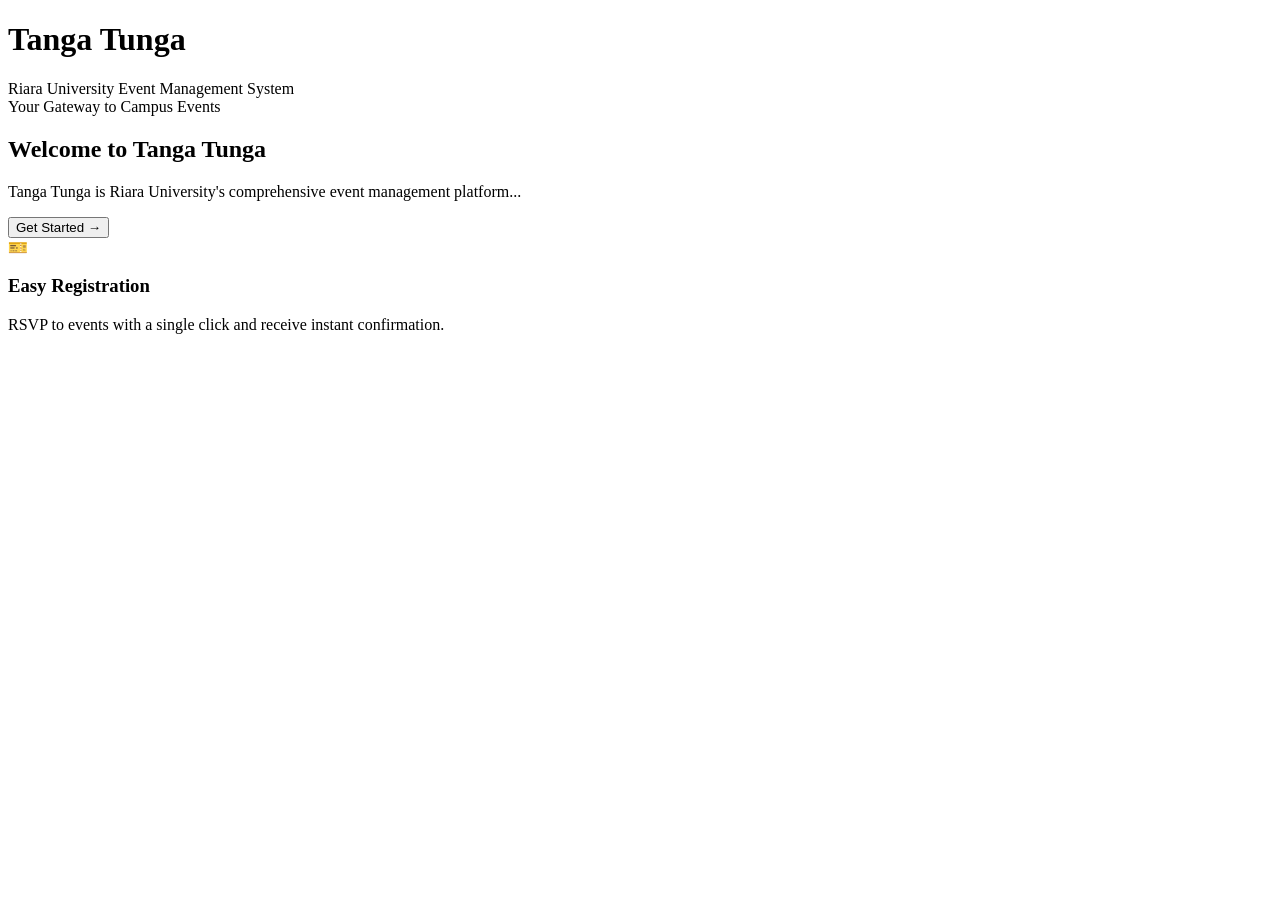
==== commit 9e7b4472: "Add comprehensive styles for homepage and create a test buttons HTML file - Implemented a general re" ====
--- a/frontend/index.html
+++ b/frontend/index.html
@@ -3,894 +3,21 @@
 <head>
     <meta charset="UTF-8">
     <meta name="viewport" content="width=device-width, initial-scale=1.0">
-    <title>RUTick - Riara University Event Management</title>
-    <style>
-        * {
-            margin: 0;
-            padding: 0;
-            box-sizing: border-box;
-        }
-
-        body {
-            font-family: 'Segoe UI', Tahoma, Geneva, Verdana, sans-serif;
-background: url('images/Riara.jpeg') center/cover no-repeat fixed;
-            background-color: #667eea; /* Fallback color */
-            min-height: 100vh;
-            padding: 20px;
-            position: relative;
-        }
-
-        body::before {
-            content: '';
-            position: fixed;
-            top: 0;
-            left: 0;
-            right: 0;
-            bottom: 0;
-            background: rgba(0, 0, 0, 0.4);
-            pointer-events: none;
-            z-index: -1;
-        }
-
-        .container {
-            max-width: 1200px;
-            margin: 0 auto;
-        }
-
-        /* Home Page Styles */
-        .home-page {
-            display: block;
-        }
-
-        .home-header {
-            text-align: center;
-            color: white;
-            padding: 60px 20px 40px;
-        }
-
-        .home-header h1 {
-            font-size: 64px;
-            margin-bottom: 10px;
-            text-shadow: 0 4px 6px rgba(0,0,0,0.3);
-        }
-
-        .home-header .subtitle {
-            font-size: 24px;
-            opacity: 0.95;
-            margin-bottom: 10px;
-        }
-
-        .home-header .tagline {
-            font-size: 18px;
-            opacity: 0.85;
-        }
-
-        .hero-section {
-            background: white;
-            border-radius: 20px;
-            padding: 50px;
-            margin: 40px 0;
-            box-shadow: 0 20px 60px rgba(0,0,0,0.3);
-            text-align: center;
-        }
-
-        .hero-section h2 {
-            color: #667eea;
-            font-size: 36px;
-            margin-bottom: 20px;
-        }
-
-        .hero-section p {
-            color: #666;
-            font-size: 18px;
-            line-height: 1.8;
-            margin-bottom: 30px;
-            max-width: 800px;
-            margin-left: auto;
-            margin-right: auto;
-        }
-
-        .get-started-btn {
-            padding: 18px 50px;
-            background: linear-gradient(135deg, #667eea, #764ba2);
-            color: white;
-            border: none;
-            border-radius: 50px;
-            font-size: 20px;
-            font-weight: bold;
-            cursor: pointer;
-            transition: all 0.3s;
-            box-shadow: 0 10px 30px rgba(102, 126, 234, 0.4);
-        }
-
-        .get-started-btn:hover {
-            transform: translateY(-3px);
-            box-shadow: 0 15px 40px rgba(102, 126, 234, 0.6);
-        }
-
-        .features-section {
-            display: grid;
-            grid-template-columns: repeat(auto-fit, minmax(280px, 1fr));
-            gap: 30px;
-            margin: 40px 0;
-        }
-
-        .feature-card {
-            background: white;
-            padding: 40px 30px;
-            border-radius: 15px;
-            box-shadow: 0 10px 30px rgba(0,0,0,0.2);
-            text-align: center;
-            transition: all 0.3s;
-        }
-
-        .feature-card:hover {
-            transform: translateY(-10px);
-            box-shadow: 0 15px 40px rgba(0,0,0,0.3);
-        }
-
-        .feature-icon {
-            font-size: 60px;
-            margin-bottom: 20px;
-        }
-
-        .feature-card h3 {
-            color: #667eea;
-            font-size: 24px;
-            margin-bottom: 15px;
-        }
-
-        .feature-card p {
-            color: #666;
-            line-height: 1.6;
-            font-size: 16px;
-        }
-
-        header {
-            background: white;
-            padding: 20px 30px;
-            border-radius: 15px;
-            box-shadow: 0 10px 30px rgba(0,0,0,0.2);
-            margin-bottom: 30px;
-            display: flex;
-            justify-content: space-between;
-            align-items: center;
-        }
-
-        .logo h1 {
-            color: #667eea;
-            font-size: 28px;
-        }
-
-        .logo p {
-            color: #666;
-            font-size: 14px;
-        }
-
-        .user-info {
-            display: flex;
-            align-items: center;
-            gap: 15px;
-        }
-
-        .user-avatar {
-            width: 45px;
-            height: 45px;
-            background: linear-gradient(135deg, #667eea, #764ba2);
-            border-radius: 50%;
-            display: flex;
-            align-items: center;
-            justify-content: center;
-            color: white;
-            font-weight: bold;
-            font-size: 18px;
-        }
-
-        .back-btn {
-            display: inline-flex;
-            align-items: center;
-            gap: 8px;
-            padding: 10px 20px;
-            background: white;
-            color: #667eea;
-            border: 2px solid #667eea;
-            border-radius: 8px;
-            cursor: pointer;
-            font-size: 14px;
-            font-weight: 600;
-            transition: all 0.3s;
-            margin-bottom: 20px;
-        }
-
-        .back-btn:hover {
-            background: #667eea;
-            color: white;
-            transform: translateX(-5px);
-        }
-
-        .logout-btn {
-            padding: 8px 20px;
-            background: #f44336;
-            color: white;
-            border: none;
-            border-radius: 8px;
-            cursor: pointer;
-            font-size: 14px;
-            font-weight: 600;
-            transition: all 0.3s;
-        }
-
-        .logout-btn:hover {
-            background: #d32f2f;
-            transform: translateY(-2px);
-        }
-
-        .auth-section {
-            background: white;
-            padding: 30px;
-            border-radius: 15px;
-            box-shadow: 0 10px 30px rgba(0,0,0,0.2);
-            margin-bottom: 30px;
-        }
-
-        .tabs {
-            display: flex;
-            gap: 10px;
-            margin-bottom: 20px;
-            border-bottom: 2px solid #eee;
-        }
-
-        .tab {
-            padding: 12px 24px;
-            background: none;
-            border: none;
-            cursor: pointer;
-            font-size: 16px;
-            color: #666;
-            transition: all 0.3s;
-            border-bottom: 3px solid transparent;
-        }
-
-        .tab.active {
-            color: #667eea;
-            border-bottom-color: #667eea;
-            font-weight: bold;
-        }
-
-        .tab-content {
-            display: none;
-        }
-
-        .tab-content.active {
-            display: block;
-        }
-
-        .form-group {
-            margin-bottom: 20px;
-        }
-
-        label {
-            display: block;
-            margin-bottom: 8px;
-            color: #333;
-            font-weight: 500;
-        }
-
-        input, select, textarea {
-            width: 100%;
-            padding: 12px;
-            border: 2px solid #e0e0e0;
-            border-radius: 8px;
-            font-size: 14px;
-            transition: border-color 0.3s;
-        }
-
-        input:focus, select:focus, textarea:focus {
-            outline: none;
-            border-color: #667eea;
-        }
-
-        textarea {
-            resize: vertical;
-            min-height: 100px;
-        }
-
-        .btn {
-            padding: 12px 30px;
-            border: none;
-            border-radius: 8px;
-            font-size: 16px;
-            cursor: pointer;
-            transition: all 0.3s;
-            font-weight: 600;
-        }
-
-        .btn-primary {
-            background: linear-gradient(135deg, #667eea, #764ba2);
-            color: white;
-        }
-
-        .btn-primary:hover {
-            transform: translateY(-2px);
-            box-shadow: 0 5px 15px rgba(102, 126, 234, 0.4);
-        }
-
-        .btn-secondary {
-            background: #e0e0e0;
-            color: #333;
-        }
-
-        .btn-danger {
-            background: #f44336;
-            color: white;
-        }
-
-        .btn-success {
-            background: #4caf50;
-            color: white;
-        }
-
-        .btn-info {
-            background: #2196f3;
-            color: white;
-        }
-
-        .btn-warning {
-            background: #ff9800;
-            color: white;
-        }
-
-        .events-section {
-            background: white;
-            padding: 30px;
-            border-radius: 15px;
-            box-shadow: 0 10px 30px rgba(0,0,0,0.2);
-            margin-bottom: 30px;
-        }
-
-        .section-header {
-            display: flex;
-            justify-content: space-between;
-            align-items: center;
-            margin-bottom: 25px;
-            flex-wrap: wrap;
-            gap: 15px;
-        }
-
-        .section-header h2 {
-            color: #333;
-            font-size: 24px;
-        }
-
-        .filters {
-            display: flex;
-            gap: 10px;
-            margin-bottom: 25px;
-            flex-wrap: wrap;
-        }
-
-        .filter-btn {
-            padding: 8px 20px;
-            border: 2px solid #667eea;
-            background: white;
-            color: #667eea;
-            border-radius: 20px;
-            cursor: pointer;
-            transition: all 0.3s;
-            font-size: 14px;
-        }
-
-        .filter-btn.active {
-            background: #667eea;
-            color: white;
-        }
-
-        .events-grid {
-            display: grid;
-            grid-template-columns: repeat(auto-fill, minmax(300px, 1fr));
-            gap: 20px;
-        }
-
-        .event-card {
-            background: white;
-            border: 2px solid #e0e0e0;
-            border-radius: 12px;
-            padding: 20px;
-            transition: all 0.3s;
-            cursor: pointer;
-            position: relative;
-        }
-
-        .event-card:hover {
-            transform: translateY(-5px);
-            box-shadow: 0 10px 25px rgba(0,0,0,0.1);
-            border-color: #667eea;
-        }
-
-        .event-image {
-            width: 100%;
-            height: 150px;
-            background: linear-gradient(135deg, #667eea, #764ba2);
-            border-radius: 8px;
-            margin-bottom: 15px;
-            display: flex;
-            align-items: center;
-            justify-content: center;
-            font-size: 48px;
-            color: white;
-        }
-
-        .event-category {
-            display: inline-block;
-            padding: 5px 12px;
-            border-radius: 15px;
-            font-size: 12px;
-            font-weight: 600;
-            margin-bottom: 10px;
-        }
-
-        .category-academic {
-            background: #e3f2fd;
-            color: #1976d2;
-        }
-
-        .category-social {
-            background: #f3e5f5;
-            color: #7b1fa2;
-        }
-
-        .category-administrative {
-            background: #fff3e0;
-            color: #e65100;
-        }
-
-        .event-title {
-            font-size: 18px;
-            font-weight: bold;
-            color: #333;
-            margin-bottom: 10px;
-        }
-
-        .event-details {
-            color: #666;
-            font-size: 14px;
-            margin-bottom: 8px;
-        }
-
-        .event-rating {
-            display: flex;
-            align-items: center;
-            gap: 5px;
-            margin: 10px 0;
-            font-size: 14px;
-        }
-
-        .stars {
-            color: #ffa500;
-        }
-
-        .event-actions {
-            display: flex;
-            gap: 10px;
-            margin-top: 15px;
-            flex-wrap: wrap;
-        }
-
-        .badge {
-            display: inline-block;
-            padding: 4px 10px;
-            border-radius: 12px;
-            font-size: 12px;
-            font-weight: 600;
-            margin-top: 10px;
-        }
-
-        .badge-success {
-            background: #c8e6c9;
-            color: #2e7d32;
-        }
-
-        .badge-warning {
-            background: #fff9c4;
-            color: #f57f17;
-        }
-
-        .badge-danger {
-            background: #ffcdd2;
-            color: #c62828;
-        }
-
-        .modal {
-            display: none;
-            position: fixed;
-            top: 0;
-            left: 0;
-            width: 100%;
-            height: 100%;
-            background: rgba(0,0,0,0.5);
-            z-index: 1000;
-            align-items: center;
-            justify-content: center;
-            overflow-y: auto;
-        }
-
-        .modal.active {
-            display: flex;
-        }
-
-        .modal-content {
-            background: white;
-            padding: 30px;
-            border-radius: 15px;
-            max-width: 700px;
-            width: 90%;
-            max-height: 90vh;
-            overflow-y: auto;
-        }
-
-        .modal-header {
-            display: flex;
-            justify-content: space-between;
-            align-items: center;
-            margin-bottom: 20px;
-        }
-
-        .modal-close {
-            background: none;
-            border: none;
-            font-size: 28px;
-            cursor: pointer;
-            color: #666;
-        }
-
-        .stats {
-            display: grid;
-            grid-template-columns: repeat(auto-fit, minmax(200px, 1fr));
-            gap: 20px;
-            margin-bottom: 30px;
-        }
-
-        .stat-card {
-            background: linear-gradient(135deg, #667eea, #764ba2);
-            color: white;
-            padding: 25px;
-            border-radius: 12px;
-            box-shadow: 0 5px 15px rgba(0,0,0,0.2);
-        }
-
-        .stat-value {
-            font-size: 36px;
-            font-weight: bold;
-            margin-bottom: 5px;
-        }
-
-        .stat-label {
-            font-size: 14px;
-            opacity: 0.9;
-        }
-
-        .notification-box {
-            position: fixed;
-            bottom: 20px;
-            right: 20px;
-            max-width: 400px;
-            z-index: 2000;
-        }
-
-        .notification {
-            background: white;
-            padding: 15px 20px;
-            border-radius: 10px;
-            box-shadow: 0 5px 20px rgba(0,0,0,0.3);
-            margin-bottom: 10px;
-            display: flex;
-            align-items: center;
-            gap: 15px;
-            animation: slideIn 0.3s ease;
-        }
-
-        @keyframes slideIn {
-            from {
-                transform: translateX(400px);
-                opacity: 0;
-            }
-            to {
-                transform: translateX(0);
-                opacity: 1;
-            }
-        }
-
-        .notification-icon {
-            font-size: 24px;
-        }
-
-        .notification-content h4 {
-            margin-bottom: 5px;
-            color: #333;
-        }
-
-        .notification-content p {
-            font-size: 13px;
-            color: #666;
-        }
-
-        .qr-code-container {
-            text-align: center;
-            padding: 20px;
-            background: #f5f5f5;
-            border-radius: 10px;
-            margin: 20px 0;
-        }
-
-        .qr-code {
-            width: 200px;
-            height: 200px;
-            margin: 0 auto 15px;
-            background: white;
-            padding: 20px;
-            border-radius: 10px;
-            display: flex;
-            align-items: center;
-            justify-content: center;
-            font-size: 48px;
-        }
-
-        .empty-state {
-            text-align: center;
-            padding: 60px 20px;
-            color: #999;
-        }
-
-        .search-box {
-            position: relative;
-            margin-bottom: 20px;
-        }
-
-        .search-box input {
-            padding-left: 40px;
-        }
-
-        .search-icon {
-            position: absolute;
-            left: 12px;
-            top: 50%;
-            transform: translateY(-50%);
-            color: #999;
-        }
-
-        .action-buttons {
-            display: flex;
-            gap: 10px;
-            flex-wrap: wrap;
-        }
-
-        .reminder-badge {
-            background: #ff9800;
-            color: white;
-            padding: 3px 8px;
-            border-radius: 10px;
-            font-size: 11px;
-            margin-left: 8px;
-        }
-
-        .photo-gallery {
-            display: grid;
-            grid-template-columns: repeat(auto-fill, minmax(150px, 1fr));
-            gap: 10px;
-            margin: 20px 0;
-        }
-
-        .photo-item {
-            width: 100%;
-            height: 120px;
-            background: linear-gradient(135deg, #667eea, #764ba2);
-            border-radius: 8px;
-            display: flex;
-            align-items: center;
-            justify-content: center;
-            font-size: 40px;
-            color: white;
-            cursor: pointer;
-            transition: all 0.3s;
-        }
-
-        .photo-item:hover {
-            transform: scale(1.05);
-        }
-
-        .review-section {
-            margin: 25px 0;
-            padding: 20px;
-            background: #f9f9f9;
-            border-radius: 10px;
-        }
-
-        .review-item {
-            background: white;
-            padding: 15px;
-            border-radius: 8px;
-            margin-bottom: 15px;
-            border-left: 4px solid #667eea;
-        }
-
-        .review-header {
-            display: flex;
-            justify-content: space-between;
-            align-items: center;
-            margin-bottom: 10px;
-        }
-
-        .reviewer-name {
-            font-weight: bold;
-            color: #333;
-        }
-
-        .review-rating {
-            color: #ffa500;
-        }
-
-        .review-text {
-            color: #666;
-            line-height: 1.6;
-        }
-
-        .review-date {
-            font-size: 12px;
-            color: #999;
-            margin-top: 8px;
-        }
-
-        .attendance-section {
-            margin: 20px 0;
-            padding: 20px;
-            background: #f0f7ff;
-            border-radius: 10px;
-        }
-
-        .attendance-stats {
-            display: grid;
-            grid-template-columns: repeat(auto-fit, minmax(150px, 1fr));
-            gap: 15px;
-            margin-top: 15px;
-        }
-
-        .attendance-stat {
-            background: white;
-            padding: 15px;
-            border-radius: 8px;
-            text-align: center;
-        }
-
-        .attendance-number {
-            font-size: 28px;
-            font-weight: bold;
-            color: #667eea;
-        }
-
-        .attendance-label {
-            font-size: 13px;
-            color: #666;
-            margin-top: 5px;
-        }
-
-        .calendar-widget {
-            background: white;
-            padding: 20px;
-            border-radius: 12px;
-            margin: 20px 0;
-        }
-
-        .calendar-header {
-            display: flex;
-            justify-content: space-between;
-            align-items: center;
-            margin-bottom: 20px;
-        }
-
-        .calendar-days {
-            display: grid;
-            grid-template-columns: repeat(7, 1fr);
-            gap: 10px;
-        }
-
-        .calendar-day {
-            padding: 12px;
-            text-align: center;
-            border-radius: 8px;
-            cursor: pointer;
-            transition: all 0.3s;
-            border: 2px solid #e0e0e0;
-        }
-
-        .calendar-day:hover {
-            background: #f0f0f0;
-        }
-
-        .calendar-day.has-event {
-            background: #e3f2fd;
-            border-color: #667eea;
-            font-weight: bold;
-        }
-
-        .calendar-day.today {
-            background: linear-gradient(135deg, #667eea, #764ba2);
-            color: white;
-            border-color: #667eea;
-        }
-
-        .file-upload {
-            border: 2px dashed #667eea;
-            padding: 30px;
-            text-align: center;
-            border-radius: 10px;
-            cursor: pointer;
-            transition: all 0.3s;
-            margin: 20px 0;
-        }
-
-        .file-upload:hover {
-            background: #f0f7ff;
-        }
-
-        .certificate-badge {
-            background: linear-gradient(135deg, #ffd700, #ffed4e);
-            color: #333;
-            padding: 8px 15px;
-            border-radius: 20px;
-            font-weight: bold;
-            display: inline-flex;
-            align-items: center;
-            gap: 5px;
-            margin: 10px 0;
-        }
-
-        @media (max-width: 768px) {
-            .home-header h1 {
-                font-size: 42px;
-            }
-
-            .hero-section {
-                padding: 30px 20px;
-            }
-
-            header {
-                flex-direction: column;
-                gap: 15px;
-                text-align: center;
-            }
-
-            .events-grid {
-                grid-template-columns: 1fr;
-            }
-
-            .filters {
-                justify-content: center;
-            }
-
-            .notification-box {
-                left: 20px;
-                right: 20px;
-            }
-        }
-    </style>
+    <title>Tanga Tunga- Riara University Event Management</title>
+    <link rel="stylesheet" href="style.css">
 </head>
 <body>
     <div class="container">
-        <!-- Home Page -->
         <div id="homePage" class="home-page">
             <div class="home-header">
-                <h1>🎓 RUTick</h1>
+                <h1>Tanga Tunga</h1>
                 <div class="subtitle">Riara University Event Management System</div>
                 <div class="tagline">Your Gateway to Campus Events</div>
             </div>
 
             <div class="hero-section">
-                <h2>Welcome to RUTick</h2>
-                <p>
-                    RUTick is Riara University's comprehensive event management platform designed to streamline
-                    the way students, faculty, and staff discover, register, and participate in campus events.
-                    From academic seminars to social gatherings, RUTick makes event management effortless and engaging.
-                </p>
+                <h2>Welcome to Tanga Tunga</h2>
+                <p>Tanga Tunga is Riara University's comprehensive event management platform...</p>
                 <button class="get-started-btn" onclick="goToAuth()">Get Started →</button>
             </div>
 
@@ -898,1235 +25,33 @@
                 <div class="feature-card">
                     <div class="feature-icon">🎫</div>
                     <h3>Easy Registration</h3>
-                    <p>RSVP to events with a single click and receive instant confirmation with your unique QR code ticket.</p>
+                    <p>RSVP to events with a single click and receive instant confirmation.</p>
                 </div>
-
-                <div class="feature-card">
-                    <div class="feature-icon">⏰</div>
-                    <h3>Smart Reminders</h3>
-                    <p>Get automatic reminders before events so you never miss an important session.</p>
                 </div>
-
-                <div class="feature-card">
-                    <div class="feature-icon">📅</div>
-                    <h3>Calendar Integration</h3>
-                    <p>View all your events in a beautiful calendar and export to Google Calendar or iCal.</p>
-                </div>
-
-                <div class="feature-card">
-                    <div class="feature-icon">📸</div>
-                    <h3>Photo Galleries</h3>
-                    <p>Browse event photos and relive memorable moments from past university events.</p>
-                </div>
-
-                <div class="feature-card">
-                    <div class="feature-icon">⭐</div>
-                    <h3>Event Reviews</h3>
-                    <p>Rate and review events to help others discover great experiences.</p>
-                </div>
-
-                <div class="feature-card">
-                    <div class="feature-icon">✅</div>
-                    <h3>Attendance Tracking</h3>
-                    <p>Scan QR codes for instant check-in and earn certificates for completed events.</p>
-                </div>
-
-                <div class="feature-card">
-                    <div class="feature-icon">📊</div>
-                    <h3>Analytics Dashboard</h3>
-                    <p>Track your event participation and view detailed attendance statistics.</p>
-                </div>
-
-                <div class="feature-card">
-                    <div class="feature-icon">🏆</div>
-                    <h3>Certificates</h3>
-                    <p>Receive digital certificates for attended events to boost your resume.</p>
-                </div>
-            </div>
-
-            <div class="hero-section">
-                <h2>How RUTick Works</h2>
-                <p style="text-align: left; max-width: 700px;">
-                    <strong>1. Create Your Account:</strong> Register with your Riara University email address.<br><br>
-                    <strong>2. Browse Events:</strong> Explore academic, social, and administrative events.<br><br>
-                    <strong>3. RSVP & Get Your Ticket:</strong> Register and receive a unique QR code instantly.<br><br>
-                    <strong>4. Set Reminders:</strong> Get notified before events start.<br><br>
-                    <strong>5. Attend Events:</strong> Show your QR code for quick check-in.<br><br>
-                    <strong>6. Rate & Review:</strong> Share your experience and help others.<br><br>
-                    <strong>7. Earn Certificates:</strong> Build your achievement portfolio!
-                </p>
-                <button class="get-started-btn" onclick="goToAuth()" style="margin-top: 30px;">Join RUTick Now →</button>
-            </div>
         </div>
 
-        <!-- Auth and Main Content Pages -->
         <div id="appPages" style="display: none;">
             <header>
                 <div class="logo">
-                    <h1>🎓 RUTick</h1>
+                    <h1>Tanga Tunga</h1>
                     <p>Riara University Event Management</p>
                 </div>
                 <div class="user-info" id="userInfo" style="display: none;">
-                    <div>
-                        <div style="font-weight: bold;" id="userName"></div>
-                        <div style="font-size: 12px; color: #666;" id="userRole"></div>
-                    </div>
                     <div class="user-avatar" id="userAvatar"></div>
                     <button class="logout-btn" onclick="logout()">Logout</button>
                 </div>
             </header>
 
-            <!-- Authentication Section -->
             <div class="auth-section" id="authSection">
                 <button class="back-btn" onclick="goToHome()">← Back to Home</button>
                 <div class="tabs">
                     <button class="tab active" onclick="switchTab('login')">Login</button>
                     <button class="tab" onclick="switchTab('register')">Register</button>
                 </div>
-
-                <div id="loginTab" class="tab-content active">
-                    <h2 style="margin-bottom: 20px;">Welcome Back</h2>
-                    <div class="form-group">
-                        <label>University Email</label>
-                        <input type="email" id="loginEmail" placeholder="student@riarauniversity.ac.ke">
-                    </div>
-                    <div class="form-group">
-                        <label>Password</label>
-                        <input type="password" id="loginPassword" placeholder="Enter your password">
-                    </div>
-                    <button class="btn btn-primary" onclick="login()">Login</button>
                 </div>
-
-                <div id="registerTab" class="tab-content">
-                    <h2 style="margin-bottom: 20px;">Create Account</h2>
-                    <div class="form-group">
-                        <label>First Name</label>
-                        <input type="text" id="regFirstName" placeholder="John">
-                    </div>
-                    <div class="form-group">
-                        <label>Last Name</label>
-                        <input type="text" id="regLastName" placeholder="Doe">
-                    </div>
-                    <div class="form-group">
-                        <label>University Email</label>
-                        <input type="email" id="regEmail" placeholder="student@riarauniversity.ac.ke">
-                    </div>
-                    <div class="form-group">
-                        <label>Student/Staff ID</label>
-                        <input type="text" id="regId" placeholder="RU2024001">
-                    </div>
-                    <div class="form-group">
-                        <label>Department</label>
-                        <select id="regDepartment">
-                            <option value="">Select Department</option>
-                            <option value="Computer Science">Computer Science</option>
-                            <option value="Business">Business Administration</option>
-                            <option value="Engineering">Engineering</option>
-                            <option value="Arts">Arts & Humanities</option>
-                            <option value="Sciences">Natural Sciences</option>
-                        </select>
-                    </div>
-                    <div class="form-group">
-                        <label>Role</label>
-                        <select id="regRole">
-                            <option value="student">Student</option>
-                            <option value="staff">Staff/Faculty</option>
-                        </select>
-                    </div>
-                    <div class="form-group">
-                        <label>Password</label>
-                        <input type="password" id="regPassword" placeholder="Create a password">
-                    </div>
-                    <button class="btn btn-primary" onclick="register()">Register
-                        </button>
-                </div>
-            </div>
-
-            <!-- Dashboard Section -->
-            <div id="dashboardSection" style="display: none;">
-                <button class="back-btn" onclick="logout()">← Logout</button>
-
-                <div class="stats">
-                    <div class="stat-card">
-                        <div class="stat-value" id="totalEvents">0</div>
-                        <div class="stat-label">Total Events</div>
-                    </div>
-                    <div class="stat-card">
-                        <div class="stat-value" id="registeredEvents">0</div>
-                        <div class="stat-label">My Registrations</div>
-                    </div>
-                    <div class="stat-card">
-                        <div class="stat-value" id="attendedEvents">0</div>
-                        <div class="stat-label">Events Attended</div>
-                    </div>
-                    <div class="stat-card">
-                        <div class="stat-value" id="upcomingEvents">0</div>
-                        <div class="stat-label">Upcoming Events</div>
-                    </div>
-                </div>
-
-                <!-- Events Section -->
-                <div class="events-section">
-                    <div class="section-header">
-                        <h2>Campus Events</h2>
-                        <button class="btn btn-primary" onclick="showCreateEvent()" id="createEventBtn" style="display: none;">+ Create Event</button>
-                    </div>
-
-                    <div class="search-box">
-                        <span class="search-icon">🔍</span>
-                        <input type="text" id="searchInput" placeholder="Search events..." onkeyup="filterEvents()">
-                    </div>
-
-                    <div class="filters">
-                        <button class="filter-btn active" onclick="filterByCategory('all')">All Events</button>
-                        <button class="filter-btn" onclick="filterByCategory('academic')">Academic</button>
-                        <button class="filter-btn" onclick="filterByCategory('social')">Social</button>
-                        <button class="filter-btn" onclick="filterByCategory('administrative')">Administrative</button>
-                    </div>
-
-                    <div class="events-grid" id="eventsGrid">
-                        <!-- Events will be dynamically loaded here -->
-                    </div>
-                </div>
-            </div>
         </div>
     </div>
 
-    <!-- Event Details Modal -->
-    <div class="modal" id="eventModal">
-        <div class="modal-content">
-            <div class="modal-header">
-                <h2 id="modalEventTitle"></h2>
-                <button class="modal-close" onclick="closeModal()">&times;</button>
-            </div>
-            <div id="modalEventContent"></div>
-        </div>
-    </div>
-
-    <!-- Create Event Modal -->
-    <div class="modal" id="createEventModal">
-        <div class="modal-content">
-            <div class="modal-header">
-                <h2>Create New Event</h2>
-                <button class="modal-close" onclick="closeCreateEventModal()">&times;</button>
-            </div>
-            <div class="form-group">
-                <label>Event Title</label>
-                <input type="text" id="eventTitle" placeholder="Enter event title">
-            </div>
-            <div class="form-group">
-                <label>Category</label>
-                <select id="eventCategory">
-                    <option value="academic">Academic</option>
-                    <option value="social">Social</option>
-                    <option value="administrative">Administrative</option>
-                </select>
-            </div>
-            <div class="form-group">
-                <label>Description</label>
-                <textarea id="eventDescription" placeholder="Enter event description"></textarea>
-            </div>
-            <div class="form-group">
-                <label>Date</label>
-                <input type="date" id="eventDate">
-            </div>
-            <div class="form-group">
-                <label>Time</label>
-                <input type="time" id="eventTime">
-            </div>
-            <div class="form-group">
-                <label>Location</label>
-                <input type="text" id="eventLocation" placeholder="Event venue">
-            </div>
-            <div class="form-group">
-                <label>Capacity</label>
-                <input type="number" id="eventCapacity" placeholder="Maximum attendees">
-            </div>
-            <button class="btn btn-primary" onclick="createEvent()">Create Event</button>
-        </div>
-    </div>
-
-    <!-- Notification Box -->
-    <div class="notification-box" id="notificationBox"></div>
-
-    <script>
-        /*
-        ============================================================
-        RUTick - SECURITY IMPLEMENTATION NOTES
-        ============================================================
-
-        SAFE FEATURES IMPLEMENTED:
-        ✅ Removed hardcoded user credentials
-        ✅ Input validation on client-side for UX
-        ✅ Use of textContent instead of innerHTML (XSS prevention)
-        ✅ Domain-specific email validation
-        ✅ Form validation before submission
-        ✅ API structure ready for backend integration
-        ✅ Safe DOM methods for dynamic content
-        ✅ Token-based session management (sessionStorage)
-        ✅ CSRF token generation structure
-        ✅ Security headers check function
-
-        PRODUCTION REQUIREMENTS:
-        ⚠️  MUST implement backend authentication (Node/Express, Python/Flask)
-        ⚠️  MUST use HTTPS with valid SSL certificate
-        ⚠️  MUST validate all inputs on server-side
-        ⚠️  MUST use bcrypt/Argon2 for password hashing (server-side only)
-        ⚠️  MUST use httpOnly cookies for session tokens
-        ⚠️  MUST implement proper CORS configuration
-        ⚠️  MUST add security headers (CSP, HSTS, X-Frame-Options, etc.)
-        ⚠️  MUST implement rate limiting
-        ⚠️  MUST remove all console.logs with sensitive info
-        ⚠️  MUST conduct security audit before production
-
-        DEVELOPMENT NOTES:
-        - Using sessionStorage (not localStorage) for auth tokens
-        - Mock authentication for UI testing only
-        - API_BASE configured for backend endpoint (currently mocked)
-        - No passwords stored in client code
-        - All user data from backend in production
-        ============================================================
-        */
-
-        // Sample data
-        let currentUser = null;
-        let currentFilter = 'all';
-        const API_BASE = process.env.API_URL || 'https://api.riarauniversity.ac.ke'; // Configuration for backend API
-
-        // Users array - in production, this will come from secure backend API
-        // Never store credentials in client-side code
-        const users = [];
-
-        let events = [
-            {
-                id: 1,
-                title: 'Computer Science Symposium 2024',
-                category: 'academic',
-                description: 'Annual symposium featuring latest research in AI, Machine Learning, and Data Science.',
-                date: '2024-11-15',
-                time: '09:00',
-                location: 'Main Auditorium',
-                capacity: 200,
-                registered: 87,
-                attended: 0,
-                organizer: 'CS Department',
-                rating: 4.5,
-                reviews: [
-                    { user: 'John Doe', rating: 5, text: 'Excellent presentations!', date: '2024-10-20' },
-                    { user: 'Jane Smith', rating: 4, text: 'Very informative.', date: '2024-10-21' }
-                ],
-                photos: ['📊', '💻', '🎓'],
-                registrants: []
-            },
-            {
-                id: 2,
-                title: 'Campus Cultural Festival',
-                category: 'social',
-                description: 'Celebrate diversity with music, dance, food, and cultural performances.',
-                date: '2024-11-20',
-                time: '14:00',
-                location: 'University Grounds',
-                capacity: 500,
-                registered: 342,
-                attended: 0,
-                organizer: 'Student Affairs',
-                rating: 4.8,
-                reviews: [],
-                photos: ['🎭', '🎵', '🍽️'],
-                registrants: []
-            },
-            {
-                id: 3,
-                title: 'Career Fair 2024',
-                category: 'academic',
-                description: 'Meet top employers and explore career opportunities across various industries.',
-                date: '2024-11-25',
-                time: '10:00',
-                location: 'Sports Complex',
-                capacity: 300,
-                registered: 156,
-                attended: 0,
-                organizer: 'Career Services',
-                rating: 4.6,
-                reviews: [],
-                photos: ['💼', '🤝', '🎯'],
-                registrants: []
-            },
-            {
-                id: 4,
-                title: 'Student Council Elections',
-                category: 'administrative',
-                description: 'Vote for your student representatives. Your voice matters!',
-                date: '2024-11-10',
-                time: '08:00',
-                location: 'Various Polling Stations',
-                capacity: 1000,
-                registered: 678,
-                attended: 0,
-                organizer: 'Student Council',
-                rating: 4.2,
-                reviews: [],
-                photos: ['🗳️', '✅', '👥'],
-                registrants: []
-            }
-        ];
-
-        // Navigation functions
-        function goToHome() {
-            document.getElementById('homePage').style.display = 'block';
-            document.getElementById('appPages').style.display = 'none';
-        }
-
-        function goToAuth() {
-            document.getElementById('homePage').style.display = 'none';
-            document.getElementById('appPages').style.display = 'block';
-            document.getElementById('authSection').style.display = 'block';
-            document.getElementById('dashboardSection').style.display = 'none';
-        }
-
-        // Authentication functions
-        function switchTab(tab) {
-            document.querySelectorAll('.tab').forEach(t => t.classList.remove('active'));
-            document.querySelectorAll('.tab-content').forEach(tc => tc.classList.remove('active'));
-
-            if (tab === 'login') {
-                document.querySelector('.tab:first-child').classList.add('active');
-                document.getElementById('loginTab').classList.add('active');
-            } else {
-                document.querySelector('.tab:last-child').classList.add('active');
-                document.getElementById('registerTab').classList.add('active');
-            }
-        }
-
-        // Validate login form inputs
-        function validateLoginForm() {
-            const email = document.getElementById('loginEmail').value.trim();
-            const password = document.getElementById('loginPassword').value;
-            const errors = {};
-
-            if (!email) {
-                errors.email = 'Email is required';
-            } else if (!email.endsWith('@riarauniversity.ac.ke')) {
-                errors.email = 'Please use your university email';
-            }
-
-            if (!password) {
-                errors.password = 'Password is required';
-            }
-
-            return { isValid: Object.keys(errors).length === 0, errors };
-        }
-
-        // Secure login with API structure (ready for backend)
-        function login() {
-            const validation = validateLoginForm();
-
-            if (!validation.isValid) {
-                Object.values(validation.errors).forEach(error => {
-                    showNotification('Validation Error', error, 'error');
-                });
-                return;
-            }
-
-            const email = document.getElementById('loginEmail').value.trim();
-            const password = document.getElementById('loginPassword').value;
-
-            // In production: POST to secure backend endpoint
-            // fetch(`${API_BASE}/api/auth/login`, {
-            //     method: 'POST',
-            //     headers: {
-            //         'Content-Type': 'application/json',
-            //         'X-CSRF-Token': getCsrfToken()
-            //     },
-            //     credentials: 'include', // Send cookies with secure httpOnly flag
-            //     body: JSON.stringify({ email, password })
-            // })
-            // .then(response => response.json())
-            // .then(data => { /* Handle auth token */ })
-            // .catch(error => showNotification('Error', 'Login failed', 'error'));
-
-            // Development only: Simulated auth for testing UI
-            simulateLogin(email);
-        }
-
-        // Simulate login for development (remove in production)
-        function simulateLogin(email) {
-            // Determine role based on email
-            let role = 'student';
-            if (email.includes('admin@')) {
-                role = 'admin';
-            } else if (email.includes('staff@')) {
-                role = 'staff';
-            }
-
-            // Mock user data for UI testing only
-            const mockUser = {
-                email: email,
-                firstName: email.split('@')[0].split('.')[0] || 'User',
-                lastName: email.split('@')[0].split('.')[1] || 'Test',
-                role: role,  // Now uses detected role from email
-                id: 'RU' + Math.random().toString(36).substr(2, 7),
-                department: 'Computer Science'
-            };
-
-            currentUser = mockUser;
-            // Store only token, never credentials
-            const token = generateMockToken();
-            sessionStorage.setItem('authToken', token);
-
-            showDashboard();
-            showNotification('Login Successful', `Welcome back as ${role.toUpperCase()}!`);
-        }
-
-        // Validate registration form inputs
-        function validateRegistrationForm() {
-            const firstName = document.getElementById('regFirstName').value.trim();
-            const lastName = document.getElementById('regLastName').value.trim();
-            const email = document.getElementById('regEmail').value.trim();
-            const id = document.getElementById('regId').value.trim();
-            const department = document.getElementById('regDepartment').value;
-            const password = document.getElementById('regPassword').value;
-            const errors = {};
-
-            if (!firstName || firstName.length < 2) {
-                errors.firstName = 'First name must be at least 2 characters';
-            }
-
-            if (!lastName || lastName.length < 2) {
-                errors.lastName = 'Last name must be at least 2 characters';
-            }
-
-            if (!email || !email.endsWith('@riarauniversity.ac.ke')) {
-                errors.email = 'Please use a valid university email (name@riarauniversity.ac.ke)';
-            }
-
-            if (!id || id.length < 5) {
-                errors.id = 'Invalid student/staff ID';
-            }
-
-            if (!department) {
-                errors.department = 'Please select a department';
-            }
-
-            if (!password || password.length < 8) {
-                errors.password = 'Password must be at least 8 characters';
-            }
-
-            if (!/[A-Z]/.test(password)) {
-                errors.password = 'Password must contain at least one uppercase letter';
-            }
-
-            if (!/[0-9]/.test(password)) {
-                errors.password = 'Password must contain at least one number';
-            }
-
-            return { isValid: Object.keys(errors).length === 0, errors };
-        }
-
-        // Secure registration with API structure
-        function register() {
-            const validation = validateRegistrationForm();
-
-            if (!validation.isValid) {
-                Object.values(validation.errors).forEach(error => {
-                    showNotification('Validation Error', error, 'error');
-                });
-                return;
-            }
-
-            const firstName = document.getElementById('regFirstName').value.trim();
-            const lastName = document.getElementById('regLastName').value.trim();
-            const email = document.getElementById('regEmail').value.trim();
-            const id = document.getElementById('regId').value.trim();
-            const department = document.getElementById('regDepartment').value;
-            const password = document.getElementById('regPassword').value;
-
-            // In production: POST to secure backend endpoint with HTTPS
-            // fetch(`${API_BASE}/api/auth/register`, {
-            //     method: 'POST',
-            //     headers: {
-            //         'Content-Type': 'application/json',
-            //         'X-CSRF-Token': getCsrfToken()
-            //     },
-            //     credentials: 'include',
-            //     body: JSON.stringify({ firstName, lastName, email, id, department, password })
-            // })
-            // .then(response => response.json())
-            // .then(data => { /* Handle response */ })
-            // .catch(error => showNotification('Error', 'Registration failed', 'error'));
-
-            // Development: Mock registration
-            simulateRegister(firstName, lastName, email, id, department);
-        }
-
-        // Simulate registration for development (remove in production)
-        function simulateRegister(firstName, lastName, email, id, department) {
-            const newUser = { firstName, lastName, email, id, department, role: 'student' };
-            currentUser = newUser;
-            const token = generateMockToken();
-            sessionStorage.setItem('authToken', token);
-
-            showDashboard();
-            showNotification('Registration Successful', `Welcome to RUTick, ${firstName}!`);
-        }
-
-        // Generate mock token for development (replace with real JWT in production)
-        function generateMockToken() {
-            return 'Bearer_' + btoa(JSON.stringify({ exp: Date.now() + 3600000 }));
-        }
-
-        function logout() {
-            currentUser = null;
-            sessionStorage.removeItem('authToken');
-            sessionStorage.removeItem('currentUser');
-
-            // In production: Call backend logout endpoint
-            // fetch(`${API_BASE}/api/auth/logout`, {
-            //     method: 'POST',
-            //     credentials: 'include'
-            // }).catch(error => console.error('Logout error:', error));
-
-            goToHome();
-            showNotification('Logged Out', 'You have been successfully logged out');
-        }
-
-        // Check if user is authenticated
-        function isAuthenticated() {
-            return currentUser !== null && sessionStorage.getItem('authToken') !== null;
-        }
-
-        // Verify security headers (call on app init)
-        function checkSecurityHeaders() {
-            // This would be called after backend API is set up
-            // In production environment, verify:
-            // - Content-Security-Policy header
-            // - X-XSS-Protection header
-            // - X-Frame-Options header
-            // - X-Content-Type-Options header
-            // - Strict-Transport-Security header
-            console.log('🔒 Security headers check would run in production');
-        }
-
-        // Get CSRF token (mock for development)
-        function getCsrfToken() {
-            // In production: retrieve from secure server response
-            // Token should be httpOnly cookie, never in localStorage
-            return 'csrf_token_' + Date.now();
-        }
-
-        function showDashboard() {
-            if (!isAuthenticated()) {
-                showNotification('Error', 'Please log in first', 'error');
-                return;
-            }
-
-            document.getElementById('authSection').style.display = 'none';
-            document.getElementById('dashboardSection').style.display = 'block';
-            document.getElementById('userInfo').style.display = 'flex';
-
-            // Use textContent instead of innerHTML to prevent XSS attacks
-            const userNameElement = document.getElementById('userName');
-            userNameElement.textContent = currentUser.firstName + ' ' + currentUser.lastName;
-
-            const userRoleElement = document.getElementById('userRole');
-            userRoleElement.textContent = currentUser.role.toUpperCase();
-
-            const avatarElement = document.getElementById('userAvatar');
-            avatarElement.textContent = currentUser.firstName.charAt(0).toUpperCase();
-
-            if (currentUser.role === 'admin' || currentUser.role === 'staff') {
-                document.getElementById('createEventBtn').style.display = 'block';
-            }
-
-            updateStats();
-            loadEvents();
-        }
-
-        async function updateStats() {
-            try {
-                // Get all events from backend
-                const eventsResult = await eventAPI.getAll();
-                const allEvents = eventsResult.success ? (eventsResult.data.events || []) : [];
-
-                // Count stats from backend data
-                const userRegistrations = allEvents.filter(e => e.isRegistered);
-                const upcoming = allEvents.filter(e => new Date(e.date) > new Date());
-
-                document.getElementById('totalEvents').textContent = allEvents.length;
-                document.getElementById('registeredEvents').textContent = userRegistrations.length;
-                document.getElementById('attendedEvents').textContent = '0'; // Would need backend endpoint
-                document.getElementById('upcomingEvents').textContent = upcoming.length;
-            } catch (error) {
-                console.error('Error updating stats:', error);
-                // Set default values on error
-                document.getElementById('totalEvents').textContent = '0';
-                document.getElementById('registeredEvents').textContent = '0';
-                document.getElementById('attendedEvents').textContent = '0';
-                document.getElementById('upcomingEvents').textContent = '0';
-            }
-        }
-
-        async function loadEvents() {
-            const grid = document.getElementById('eventsGrid');
-            grid.innerHTML = '<div style="text-align: center; padding: 40px;">Loading events...</div>';
-
-            try {
-                // Fetch events from backend API
-                const result = await eventAPI.getAll();
-
-                if (!result.success) {
-                    grid.innerHTML = '<div class="empty-state"><h3>Failed to load events</h3><p>' + (result.error || 'Please try again later') + '</p></div>';
-                    return;
-                }
-
-                const allEvents = result.data.events || [];
-                const filteredEvents = allEvents.filter(event => {
-                    if (currentFilter === 'all') return true;
-                    return event.category === currentFilter;
-                });
-
-                if (filteredEvents.length === 0) {
-                    grid.innerHTML = '<div class="empty-state"><h3>No events found</h3><p>Check back later for new events!</p></div>';
-                    return;
-                }
-
-                grid.innerHTML = '';
-
-                filteredEvents.forEach(event => {
-                    const isRegistered = event.isRegistered || false;
-                    const eventDate = new Date(event.date);
-                    const isPast = eventDate < new Date();
-
-                    const card = document.createElement('div');
-                    card.className = 'event-card';
-                    card.setAttribute('data-event-id', event.id);
-
-                    // Build card safely using DOM methods (prevents XSS)
-                    const eventImage = document.createElement('div');
-                    eventImage.className = 'event-image';
-                    eventImage.textContent = '📅';
-                    card.appendChild(eventImage);
-
-                    const category = document.createElement('span');
-                    category.className = `event-category category-${event.category}`;
-                    category.textContent = event.category.toUpperCase();
-                    card.appendChild(category);
-
-                    const title = document.createElement('div');
-                    title.className = 'event-title';
-                    title.textContent = event.title;
-                    card.appendChild(title);
-
-                    const dateInfo = document.createElement('div');
-                    dateInfo.className = 'event-details';
-                    dateInfo.textContent = '📅 ' + new Date(event.date).toLocaleDateString();
-                    card.appendChild(dateInfo);
-
-                    const timeInfo = document.createElement('div');
-                    timeInfo.className = 'event-details';
-                    timeInfo.textContent = '⏰ ' + (event.time || 'TBD');
-                    card.appendChild(timeInfo);
-
-                    const locationInfo = document.createElement('div');
-                    locationInfo.className = 'event-details';
-                    locationInfo.textContent = '📍 ' + event.location;
-                    card.appendChild(locationInfo);
-
-                    const capacityInfo = document.createElement('div');
-                    capacityInfo.className = 'event-details';
-                    capacityInfo.textContent = '👥 ' + (event.registeredCount || 0) + '/' + event.capacity + ' registered';
-                    card.appendChild(capacityInfo);
-
-                    if (isRegistered) {
-                        const badge = document.createElement('span');
-                        badge.className = 'badge badge-success';
-                        badge.textContent = '✓ Registered';
-                        card.appendChild(badge);
-                    }
-
-                    if (isPast) {
-                        const badge = document.createElement('span');
-                        badge.className = 'badge badge-danger';
-                        badge.textContent = 'Past Event';
-                        card.appendChild(badge);
-                    }
-
-                    const actions = document.createElement('div');
-                    actions.className = 'event-actions';
-
-                    const viewBtn = document.createElement('button');
-                    viewBtn.className = 'btn btn-info';
-                    viewBtn.textContent = 'View Details';
-                    viewBtn.onclick = () => viewEvent(event.id);
-                    actions.appendChild(viewBtn);
-
-                    if (!isRegistered && !isPast) {
-                        const registerBtn = document.createElement('button');
-                        registerBtn.className = 'btn btn-success';
-                        registerBtn.textContent = 'Register';
-                        registerBtn.onclick = () => registerForEvent(event.id);
-                        actions.appendChild(registerBtn);
-                    }
-
-                    if (isRegistered) {
-                        const ticketBtn = document.createElement('button');
-                        ticketBtn.className = 'btn btn-warning';
-                        ticketBtn.textContent = 'View Ticket';
-                        ticketBtn.onclick = () => viewTicket(event.id);
-                        actions.appendChild(ticketBtn);
-                    }
-
-                    card.appendChild(actions);
-                    grid.appendChild(card);
-                });
-            } catch (error) {
-                console.error('Error loading events:', error);
-                grid.innerHTML = '<div class="empty-state"><h3>Error loading events</h3><p>Please refresh the page</p></div>';
-            }
-        }
-
-        function filterByCategory(category) {
-            currentFilter = category;
-            document.querySelectorAll('.filter-btn').forEach(btn => btn.classList.remove('active'));
-            event.target.classList.add('active');
-            loadEvents();
-        }
-
-        function filterEvents() {
-            const search = document.getElementById('searchInput').value.toLowerCase();
-            const cards = document.querySelectorAll('.event-card');
-
-            cards.forEach(card => {
-                const title = card.querySelector('.event-title').textContent.toLowerCase();
-                card.style.display = title.includes(search) ? 'block' : 'none';
-            });
-        }
-
-        function viewEvent(eventId) {
-            const event = events.find(e => e.id === eventId);
-            const modal = document.getElementById('eventModal');
-            const isRegistered = event.registrants.includes(currentUser.email);
-
-            // Use textContent for safe content assignment
-            document.getElementById('modalEventTitle').textContent = event.title;
-
-            const contentContainer = document.getElementById('modalEventContent');
-            contentContainer.innerHTML = ''; // Clear previous content
-
-            // Build event details safely using DOM methods
-            const category = document.createElement('span');
-            category.className = 'event-category category-' + event.category;
-            category.textContent = event.category.toUpperCase();
-            contentContainer.appendChild(category);
-
-            const descSection = document.createElement('p');
-            descSection.style.margin = '15px 0';
-            const descLabel = document.createElement('strong');
-            descLabel.textContent = 'Description:';
-            descSection.appendChild(descLabel);
-            descSection.appendChild(document.createElement('br'));
-            descSection.appendChild(document.createTextNode(event.description));
-            contentContainer.appendChild(descSection);
-
-            const dateP = document.createElement('p');
-            dateP.appendChild(document.createTextNode('📅 Date: ' + event.date));
-            contentContainer.appendChild(dateP);
-
-            const timeP = document.createElement('p');
-            timeP.appendChild(document.createTextNode('⏰ Time: ' + event.time));
-            contentContainer.appendChild(timeP);
-
-            const locationP = document.createElement('p');
-            locationP.appendChild(document.createTextNode('📍 Location: ' + event.location));
-            contentContainer.appendChild(locationP);
-
-            const capacityP = document.createElement('p');
-            capacityP.appendChild(document.createTextNode('👥 Capacity: ' + event.registered + '/' + event.capacity));
-            contentContainer.appendChild(capacityP);
-
-            const organizerP = document.createElement('p');
-            organizerP.appendChild(document.createTextNode('👤 Organizer: ' + event.organizer));
-            contentContainer.appendChild(organizerP);
-
-            if (isRegistered) {
-                const badge = document.createElement('div');
-                badge.className = 'certificate-badge';
-                badge.textContent = '🏆 You are registered for this event';
-                contentContainer.appendChild(badge);
-            }
-
-            const gallery = document.createElement('div');
-            gallery.className = 'photo-gallery';
-            event.photos.forEach(photo => {
-                const item = document.createElement('div');
-                item.className = 'photo-item';
-                item.textContent = photo;
-                gallery.appendChild(item);
-            });
-            contentContainer.appendChild(gallery);
-
-            const reviewSection = document.createElement('div');
-            reviewSection.className = 'review-section';
-            const reviewTitle = document.createElement('h3');
-            reviewTitle.textContent = 'Reviews (' + event.reviews.length + ')';
-            reviewSection.appendChild(reviewTitle);
-
-            if (event.reviews.length > 0) {
-                event.reviews.forEach(review => {
-                    const reviewItem = document.createElement('div');
-                    reviewItem.className = 'review-item';
-
-                    const header = document.createElement('div');
-                    header.className = 'review-header';
-
-                    const name = document.createElement('span');
-                    name.className = 'reviewer-name';
-                    name.textContent = review.user;
-                    header.appendChild(name);
-
-                    const rating = document.createElement('span');
-                    rating.className = 'review-rating';
-                    rating.textContent = '⭐'.repeat(review.rating);
-                    header.appendChild(rating);
-
-                    reviewItem.appendChild(header);
-
-                    const text = document.createElement('div');
-                    text.className = 'review-text';
-                    text.textContent = review.text;
-                    reviewItem.appendChild(text);
-
-                    const date = document.createElement('div');
-                    date.className = 'review-date';
-                    date.textContent = review.date;
-                    reviewItem.appendChild(date);
-
-                    reviewSection.appendChild(reviewItem);
-                });
-            } else {
-                const noReviews = document.createElement('p');
-                noReviews.textContent = 'No reviews yet. Be the first to review!';
-                reviewSection.appendChild(noReviews);
-            }
-
-            contentContainer.appendChild(reviewSection);
-
-            const actions = document.createElement('div');
-            actions.className = 'action-buttons';
-            actions.style.marginTop = '20px';
-
-            if (!isRegistered && new Date(event.date) > new Date()) {
-                const registerBtn = document.createElement('button');
-                registerBtn.className = 'btn btn-success';
-                registerBtn.textContent = 'Register Now';
-                registerBtn.onclick = function() {
-                    registerForEvent(eventId);
-                    closeModal();
-                };
-                actions.appendChild(registerBtn);
-            }
-
-            if (isRegistered) {
-                const ticketBtn = document.createElement('button');
-                ticketBtn.className = 'btn btn-warning';
-                ticketBtn.textContent = 'View My Ticket';
-                ticketBtn.onclick = function() { viewTicket(eventId); };
-                actions.appendChild(ticketBtn);
-            }
-
-            const closeBtn = document.createElement('button');
-            closeBtn.className = 'btn btn-secondary';
-            closeBtn.textContent = 'Close';
-            closeBtn.onclick = closeModal;
-            actions.appendChild(closeBtn);
-
-            contentContainer.appendChild(actions);
-
-            modal.classList.add('active');
-        }
-
-        function registerForEvent(eventId) {
-            if (!isAuthenticated()) {
-                showNotification('Error', 'Please log in first', 'error');
-                return;
-            }
-
-            const event = events.find(e => e.id === eventId);
-
-            if (!event) {
-                showNotification('Error', 'Event not found', 'error');
-                return;
-            }
-
-            if (event.registered >= event.capacity) {
-                showNotification('Registration Failed', 'Event is at full capacity', 'error');
-                return;
-            }
-
-            // In production: POST to secure backend
-            // fetch(`${API_BASE}/api/events/${eventId}/register`, {
-            //     method: 'POST',
-            //     headers: { 'X-CSRF-Token': getCsrfToken() },
-            //     credentials: 'include'
-            // })
-            // .then(response => response.json())
-            // .then(data => { /* Handle registration */ })
-            // .catch(error => showNotification('Error', 'Registration failed', 'error'));
-
-            event.registrants.push(currentUser.email);
-            event.registered++;
-
-            updateStats();
-            loadEvents();
-
-            // Safe: textContent prevents XSS
-            const eventTitle = event.title;
-            showNotification('Registration Successful', 'You are registered for ' + eventTitle + '!');
-        }
-
-        function viewTicket(eventId) {
-            const event = events.find(e => e.id === eventId);
-            const modal = document.getElementById('eventModal');
-
-            if (!event || !event.registrants.includes(currentUser.email)) {
-                showNotification('Error', 'You are not registered for this event', 'error');
-                return;
-            }
-
-            // Use textContent for safe content
-            document.getElementById('modalEventTitle').textContent = 'Your Event Ticket';
-
-            const contentContainer = document.getElementById('modalEventContent');
-            contentContainer.innerHTML = '';
-
-            const qrContainer = document.createElement('div');
-            qrContainer.className = 'qr-code-container';
-
-            const title = document.createElement('h3');
-            title.textContent = event.title;
-            qrContainer.appendChild(title);
-
-            const qrCode = document.createElement('div');
-            qrCode.className = 'qr-code';
-            const qrEmoji = document.createElement('div');
-            qrEmoji.style.fontSize = '80px';
-            qrEmoji.textContent = '📱';
-            qrCode.appendChild(qrEmoji);
-            qrContainer.appendChild(qrCode);
-
-            const ticketId = document.createElement('p');
-            const ticketLabel = document.createElement('strong');
-            ticketLabel.textContent = 'Ticket ID: ';
-            ticketId.appendChild(ticketLabel);
-            ticketId.appendChild(document.createTextNode('RU-' + event.id + '-' + currentUser.id));
-            qrContainer.appendChild(ticketId);
-
-            const name = document.createElement('p');
-            const nameLabel = document.createElement('strong');
-            nameLabel.textContent = 'Name: ';
-            name.appendChild(nameLabel);
-            name.appendChild(document.createTextNode(currentUser.firstName + ' ' + currentUser.lastName));
-            qrContainer.appendChild(name);
-
-            const date = document.createElement('p');
-            const dateLabel = document.createElement('strong');
-            dateLabel.textContent = 'Date: ';
-            date.appendChild(dateLabel);
-            date.appendChild(document.createTextNode(event.date + ' at ' + event.time));
-            qrContainer.appendChild(date);
-
-            const location = document.createElement('p');
-            const locationLabel = document.createElement('strong');
-            locationLabel.textContent = 'Location: ';
-            location.appendChild(locationLabel);
-            location.appendChild(document.createTextNode(event.location));
-            qrContainer.appendChild(location);
-
-            const instruction = document.createElement('p');
-            instruction.style.marginTop = '15px';
-            instruction.style.color = '#666';
-            instruction.textContent = 'Show this QR code at the event entrance for check-in';
-            qrContainer.appendChild(instruction);
-
-            contentContainer.appendChild(qrContainer);
-
-            const actions = document.createElement('div');
-            actions.className = 'action-buttons';
-            actions.style.marginTop = '20px';
-
-            const downloadBtn = document.createElement('button');
-            downloadBtn.className = 'btn btn-primary';
-            downloadBtn.textContent = 'Download Ticket';
-            downloadBtn.onclick = function() { downloadTicket(eventId); };
-            actions.appendChild(downloadBtn);
-
-            const closeBtn = document.createElement('button');
-            closeBtn.className = 'btn btn-secondary';
-            closeBtn.textContent = 'Close';
-            closeBtn.onclick = closeModal;
-            actions.appendChild(closeBtn);
-
-            contentContainer.appendChild(actions);
-
-            modal.classList.add('active');
-        }
-
-        function downloadTicket(eventId) {
-            const event = events.find(e => e.id === eventId);
-
-            if (!event) {
-                showNotification('Error', 'Event not found', 'error');
-                return;
-            }
-
-            // Create safe ticket content (text only, no HTML)
-            const ticketContent = [
-                'EVENT TICKET',
-                '====================',
-                'Event: ' + event.title,
-                'Date: ' + event.date,
-                'Time: ' + event.time,
-                'Location: ' + event.location,
-                '',
-                'Attendee: ' + currentUser.firstName + ' ' + currentUser.lastName,
-                'Email: ' + currentUser.email,
-                '',
-                'Ticket ID: TICKET_' + eventId + '_' + currentUser.id,
-                '====================',
-                '',
-                'Keep this ticket for your records.'
-            ].join('\n');
-
-            const element = document.createElement('a');
-            element.setAttribute('href', 'data:text/plain;charset=utf-8,' + encodeURIComponent(ticketContent));
-            element.setAttribute('download', event.title + '_ticket.txt');
-            element.style.display = 'none';
-            document.body.appendChild(element);
-            element.click();
-            document.body.removeChild(element);
-
-            showNotification('Success', 'Ticket downloaded successfully');
-        }
-
-        function showCreateEvent() {
-            document.getElementById('createEventModal').classList.add('active');
-        }
-
-        function closeCreateEventModal() {
-            document.getElementById('createEventModal').classList.remove('active');
-        }
-
-        async function createEvent() {
-            const title = document.getElementById('eventTitle').value.trim();
-            const category = document.getElementById('eventCategory').value;
-            const description = document.getElementById('eventDescription').value.trim();
-            const date = document.getElementById('eventDate').value;
-            const time = document.getElementById('eventTime').value;
-            const location = document.getElementById('eventLocation').value.trim();
-            const capacity = parseInt(document.getElementById('eventCapacity').value);
-
-            // Validate inputs
-            if (!title || !description || !date || !time || !location || !capacity) {
-                showNotification('Validation Error', 'Please fill in all fields', 'error');
-                return;
-            }
-
-            if (title.length < 5) {
-                showNotification('Validation Error', 'Event title must be at least 5 characters', 'error');
-                return;
-            }
-
-            if (capacity < 1 || capacity > 10000) {
-                showNotification('Validation Error', 'Capacity must be between 1 and 10000', 'error');
-                return;
-            }
-
-            const eventDate = new Date(date + 'T' + time);
-            if (eventDate < new Date()) {
-                showNotification('Validation Error', 'Event date cannot be in the past', 'error');
-                return;
-            }
-
-            // Call backend API to create event
-            const eventData = {
-                title: title,
-                category: category,
-                description: description,
-                date: date,
-                time: time,
-                location: location,
-                capacity: capacity
-            };
-
-            const result = await eventAPI.create(eventData);
-
-            if (result.success) {
-                closeCreateEventModal();
-                // Clear form
-                document.getElementById('eventTitle').value = '';
-                document.getElementById('eventDescription').value = '';
-                document.getElementById('eventDate').value = '';
-                document.getElementById('eventTime').value = '';
-                document.getElementById('eventLocation').value = '';
-                document.getElementById('eventCapacity').value = '';
-
-                updateStats();
-                loadEvents();
-                showNotification('Event Created', title + ' has been created successfully!');
-            } else {
-                showNotification('Error', result.error || 'Failed to create event', 'error');
-            }
-        }
-
-        function closeModal() {
-            document.getElementById('eventModal').classList.remove('active');
-        }
-
-        function showNotification(title, message, type = 'success') {
-            const box = document.getElementById('notificationBox');
-            const notification = document.createElement('div');
-            notification.className = 'notification';
-            notification.innerHTML = `
-                <div class="notification-icon">${type === 'success' ? '✅' : '❌'}</div>
-                <div class="notification-content">
-                    <h4>${title}</h4>
-                    <p>${message}</p>
-                </div>
-            `;
-
-            box.appendChild(notification);
-
-            setTimeout(() => {
-                notification.remove();
-            }, 4000);
-        }
-
-        // Set up form submission handlers for security
-        function setupFormHandlers() {
-            const loginForm = document.getElementById('loginTab');
-            if (loginForm) {
-                document.addEventListener('keypress', function(e) {
-                    if ((e.key === 'Enter') && (document.activeElement.id === 'loginPassword')) {
-                        login();
-                    }
-                });
-            }
-        }
-
-        // Initialize app with security checks
-        window.onload = function() {
-            // Verify security environment
-            checkSecurityHeaders();
-
-            // Set up form handlers
-            setupFormHandlers();
-
-            // Clear any sensitive data from URL
-            window.history.replaceState({}, document.title, window.location.pathname);
-
-            // Navigate to home
-            goToHome();
-        };
-    </script>
+    <script src="script.js"></script>
 </body>
 </html>
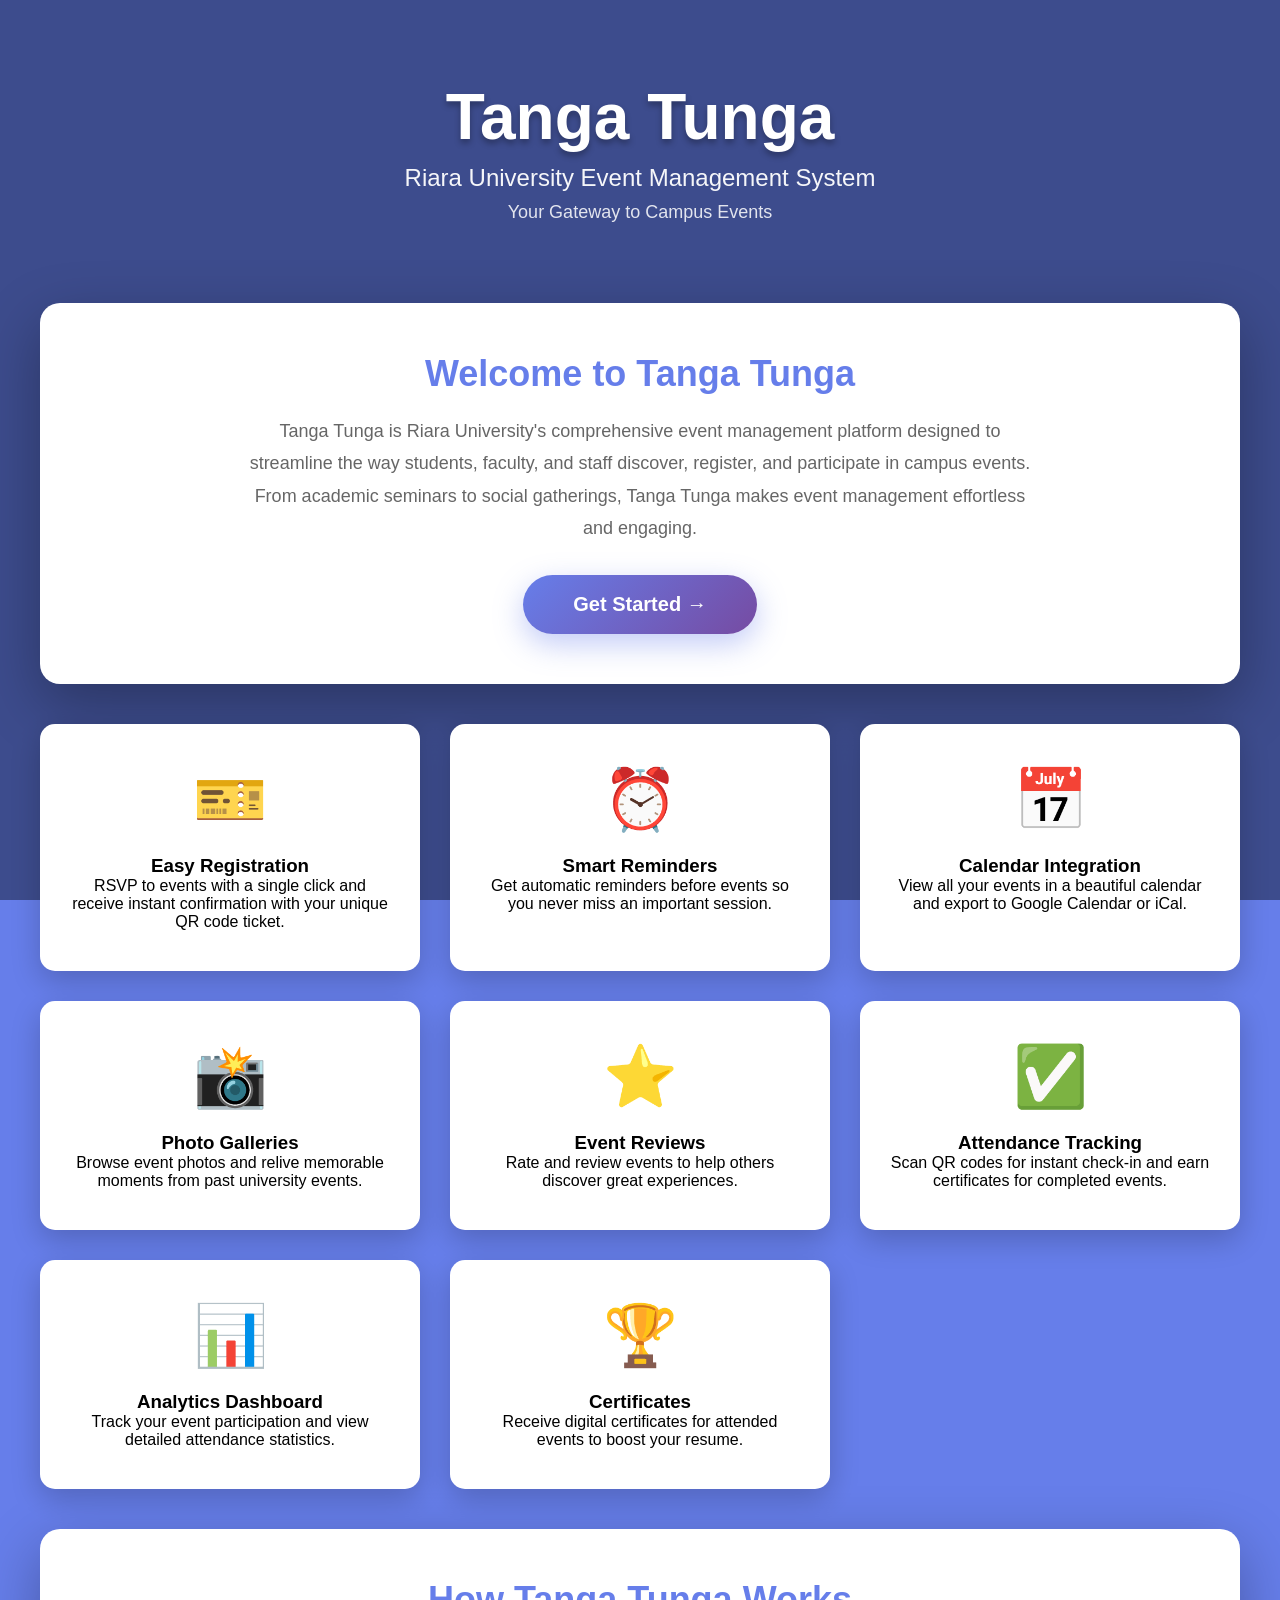
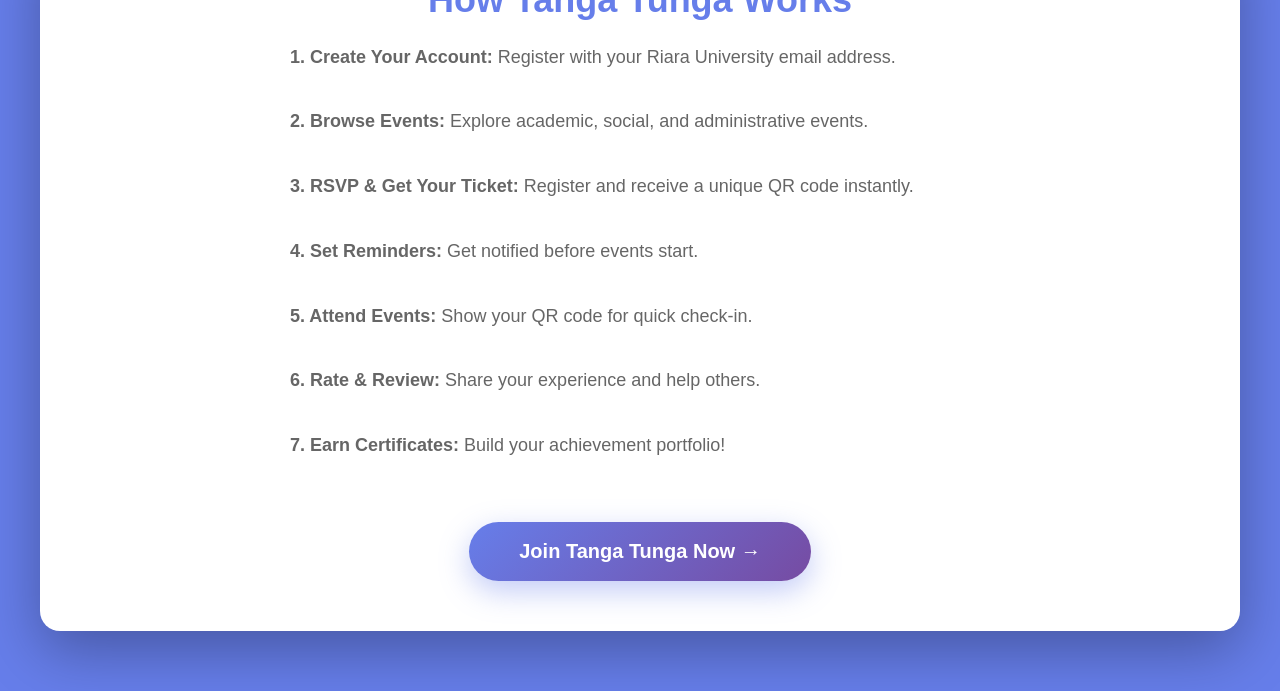
==== commit 99c78e33: "feat: Enhance authentication and event creation with detailed logging and validation" ====
--- a/frontend/index.html
+++ b/frontend/index.html
@@ -4,20 +4,25 @@
     <meta charset="UTF-8">
     <meta name="viewport" content="width=device-width, initial-scale=1.0">
     <title>Tanga Tunga- Riara University Event Management</title>
-    <link rel="stylesheet" href="style.css">
+    <link rel="stylesheet" href="styles/style.css">
 </head>
 <body>
     <div class="container">
+        <!-- Home Page -->
         <div id="homePage" class="home-page">
             <div class="home-header">
-                <h1>Tanga Tunga</h1>
+                <h1>Tanga Tunga </h1>
                 <div class="subtitle">Riara University Event Management System</div>
                 <div class="tagline">Your Gateway to Campus Events</div>
             </div>
 
             <div class="hero-section">
                 <h2>Welcome to Tanga Tunga</h2>
-                <p>Tanga Tunga is Riara University's comprehensive event management platform...</p>
+                <p>
+                    Tanga Tunga is Riara University's comprehensive event management platform designed to streamline
+                    the way students, faculty, and staff discover, register, and participate in campus events.
+                    From academic seminars to social gatherings, Tanga Tunga makes event management effortless and engaging.
+                </p>
                 <button class="get-started-btn" onclick="goToAuth()">Get Started →</button>
             </div>
 
@@ -25,11 +30,68 @@
                 <div class="feature-card">
                     <div class="feature-icon">🎫</div>
                     <h3>Easy Registration</h3>
-                    <p>RSVP to events with a single click and receive instant confirmation.</p>
-                </div>
-                </div>
-        </div>
-
+                    <p>RSVP to events with a single click and receive instant confirmation with your unique QR code ticket.</p>
+                </div>
+
+                <div class="feature-card">
+                    <div class="feature-icon">⏰</div>
+                    <h3>Smart Reminders</h3>
+                    <p>Get automatic reminders before events so you never miss an important session.</p>
+                </div>
+
+                <div class="feature-card">
+                    <div class="feature-icon">📅</div>
+                    <h3>Calendar Integration</h3>
+                    <p>View all your events in a beautiful calendar and export to Google Calendar or iCal.</p>
+                </div>
+
+                <div class="feature-card">
+                    <div class="feature-icon">📸</div>
+                    <h3>Photo Galleries</h3>
+                    <p>Browse event photos and relive memorable moments from past university events.</p>
+                </div>
+
+                <div class="feature-card">
+                    <div class="feature-icon">⭐</div>
+                    <h3>Event Reviews</h3>
+                    <p>Rate and review events to help others discover great experiences.</p>
+                </div>
+
+                <div class="feature-card">
+                    <div class="feature-icon">✅</div>
+                    <h3>Attendance Tracking</h3>
+                    <p>Scan QR codes for instant check-in and earn certificates for completed events.</p>
+                </div>
+
+                <div class="feature-card">
+                    <div class="feature-icon">📊</div>
+                    <h3>Analytics Dashboard</h3>
+                    <p>Track your event participation and view detailed attendance statistics.</p>
+                </div>
+
+                <div class="feature-card">
+                    <div class="feature-icon">🏆</div>
+                    <h3>Certificates</h3>
+                    <p>Receive digital certificates for attended events to boost your resume.</p>
+                </div>
+            </div>
+
+            <div class="hero-section">
+                <h2>How Tanga Tunga Works</h2>
+                <p style="text-align: left; max-width: 700px;">
+                    <strong>1. Create Your Account:</strong> Register with your Riara University email address.<br><br>
+                    <strong>2. Browse Events:</strong> Explore academic, social, and administrative events.<br><br>
+                    <strong>3. RSVP & Get Your Ticket:</strong> Register and receive a unique QR code instantly.<br><br>
+                    <strong>4. Set Reminders:</strong> Get notified before events start.<br><br>
+                    <strong>5. Attend Events:</strong> Show your QR code for quick check-in.<br><br>
+                    <strong>6. Rate & Review:</strong> Share your experience and help others.<br><br>
+                    <strong>7. Earn Certificates:</strong> Build your achievement portfolio!
+                </p>
+                <button class="get-started-btn" onclick="goToAuth()" style="margin-top: 30px;">Join Tanga Tunga Now →</button>
+            </div>
+        </div>
+
+        <!-- Auth and Main Content Pages -->
         <div id="appPages" style="display: none;">
             <header>
                 <div class="logo">
@@ -37,21 +99,199 @@
                     <p>Riara University Event Management</p>
                 </div>
                 <div class="user-info" id="userInfo" style="display: none;">
+                    <div>
+                        <div style="font-weight: bold;" id="userName"></div>
+                        <div style="font-size: 12px; color: #666;" id="userRole"></div>
+                    </div>
                     <div class="user-avatar" id="userAvatar"></div>
                     <button class="logout-btn" onclick="logout()">Logout</button>
                 </div>
             </header>
 
+            <!-- Authentication Section -->
             <div class="auth-section" id="authSection">
                 <button class="back-btn" onclick="goToHome()">← Back to Home</button>
                 <div class="tabs">
                     <button class="tab active" onclick="switchTab('login')">Login</button>
                     <button class="tab" onclick="switchTab('register')">Register</button>
                 </div>
-                </div>
+
+                <div id="loginTab" class="tab-content active">
+                    <h2 style="margin-bottom: 20px;">Welcome Back</h2>
+                    <div class="form-group">
+                        <label>University Email</label>
+                        <input type="email" id="loginEmail" placeholder="student@riarauniversity.ac.ke">
+                    </div>
+                    <div class="form-group">
+                        <label>Password</label>
+                        <input type="password" id="loginPassword" placeholder="Enter your password">
+                    </div>
+                    <button class="btn btn-primary" onclick="login()">Login</button>
+                </div>
+
+                <div id="registerTab" class="tab-content">
+                    <h2 style="margin-bottom: 20px;">Create Account</h2>
+                    <div class="form-group">
+                        <label>First Name</label>
+                        <input type="text" id="regFirstName" placeholder="John">
+                    </div>
+                    <div class="form-group">
+                        <label>Last Name</label>
+                        <input type="text" id="regLastName" placeholder="Doe">
+                    </div>
+                    <div class="form-group">
+                        <label>University Email</label>
+                        <input type="email" id="regEmail" placeholder="student@riarauniversity.ac.ke">
+                    </div>
+                    <div class="form-group">
+                        <label>Student/Staff ID</label>
+                        <input type="text" id="regId" placeholder="RU2024001">
+                    </div>
+                    <div class="form-group">
+                        <label>Department</label>
+                        <select id="regDepartment">
+                            <option value="">Select Department</option>
+                            <option value="Computer Science">Computer Science</option>
+                            <option value="Business">Business Administration</option>
+                            <option value="Engineering">Engineering</option>
+                            <option value="Arts">Arts & Humanities</option>
+                            <option value="Sciences">Natural Sciences</option>
+                        </select>
+                    </div>
+                    <div class="form-group">
+                        <label>Role</label>
+                        <select id="regRole">
+                            <option value="student">Student</option>
+                            <option value="staff">Staff/Faculty</option>
+                        </select>
+                    </div>
+                    <div class="form-group">
+                        <label>Password</label>
+                        <input type="password" id="regPassword" placeholder="Create a password">
+                    </div>
+                    <button class="btn btn-primary" onclick="register()">Register
+                        </button>
+                </div>
+            </div>
+
+            <!-- Dashboard Section -->
+            <div id="dashboardSection" style="display: none;">
+                <button class="back-btn" onclick="logout()">← Logout</button>
+
+                <div class="stats">
+                    <div class="stat-card">
+                        <div class="stat-value" id="totalEvents">0</div>
+                        <div class="stat-label">Total Events</div>
+                    </div>
+                    <div class="stat-card">
+                        <div class="stat-value" id="registeredEvents">0</div>
+                        <div class="stat-label">My Registrations</div>
+                    </div>
+                    <div class="stat-card">
+                        <div class="stat-value" id="attendedEvents">0</div>
+                        <div class="stat-label">Events Attended</div>
+                    </div>
+                    <div class="stat-card">
+                        <div class="stat-value" id="upcomingEvents">0</div>
+                        <div class="stat-label">Upcoming Events</div>
+                    </div>
+                </div>
+
+                <!-- Events Section -->
+                <div class="events-section">
+                    <div class="section-header">
+                        <h2>Campus Events</h2>
+                        <button class="btn btn-primary" onclick="showCreateEvent()" id="createEventBtn" style="display: none;">+ Create Event</button>
+                    </div>
+
+                    <div class="search-box">
+                        <span class="search-icon">🔍</span>
+                        <input type="text" id="searchInput" placeholder="Search events..." onkeyup="filterEvents()">
+                    </div>
+
+                    <div class="filters">
+                        <button class="filter-btn active" onclick="filterByCategory('all', this)">All Events</button>
+                        <button class="filter-btn" onclick="filterByCategory('academic', this)">Academic</button>
+                        <button class="filter-btn" onclick="filterByCategory('social', this)">Social</button>
+                        <button class="filter-btn" onclick="filterByCategory('administrative', this)">Administrative</button>
+                    </div>
+
+                    <div class="events-grid" id="eventsGrid">
+                        <!-- Events will be dynamically loaded here -->
+                    </div>
+                </div>
+            </div>
         </div>
     </div>
 
-    <script src="script.js"></script>
+    <!-- Event Details Modal -->
+    <div class="modal" id="eventModal">
+        <div class="modal-content">
+            <div class="modal-header">
+                <h2 id="modalEventTitle"></h2>
+                <button class="modal-close" onclick="closeModal()">&times;</button>
+            </div>
+            <div id="modalEventContent"></div>
+        </div>
+    </div>
+
+    <!-- Create Event Modal -->
+    <div class="modal" id="createEventModal">
+        <div class="modal-content">
+            <div class="modal-header">
+                <h2>Create New Event</h2>
+                <button class="modal-close" onclick="closeCreateEventModal()">&times;</button>
+            </div>
+            <div class="form-group">
+                <label>Event Title</label>
+                <input type="text" id="eventTitle" placeholder="Enter event title">
+            </div>
+            <div class="form-group">
+                <label>Category</label>
+                <select id="eventCategory">
+                    <option value="academic">Academic</option>
+                    <option value="social">Social</option>
+                    <option value="administrative">Administrative</option>
+                </select>
+            </div>
+            <div class="form-group">
+                <label>Description</label>
+                <textarea id="eventDescription" placeholder="Enter event description"></textarea>
+            </div>
+            <div class="form-group">
+                <label>Date</label>
+                <input type="date" id="eventDate">
+            </div>
+            <div class="form-group">
+                <label>Time</label>
+                <input type="time" id="eventTime">
+            </div>
+            <div class="form-group">
+                <label>Location</label>
+                <input type="text" id="eventLocation" placeholder="Event venue">
+            </div>
+            <div class="form-group">
+                <label>Capacity</label>
+                <input type="number" id="eventCapacity" placeholder="Maximum attendees">
+            </div>
+            <div class="form-group">
+                <label>Event Image (Optional)</label>
+                <input type="file" id="eventImage" accept="image/*" placeholder="Upload event image">
+                <small>Supported formats: JPG, PNG, GIF</small>
+            </div>
+            <button class="btn btn-primary" onclick="handleCreateEvent()" style="cursor: pointer; width: 100%; padding: 12px;">Create Event</button>
+        </div>
+    </div>
+
+    <!-- Notification Box -->
+    <div class="notification-box" id="notificationBox"></div>
+
+    <!-- External JavaScript Modules -->
+    <script src="js/utils.js"></script>
+    <script src="js/api.js"></script>
+    <script src="js/auth.js"></script>
+    <script src="js/events.js"></script>
+    <script src="js/ui.js"></script>
+    <script src="js/app.js"></script>
 </body>
 </html>
--- a/frontend/styles/style.css
+++ b/frontend/styles/style.css
@@ -0,0 +1,245 @@
+/* General Reset */
+* {
+    margin: 0;
+    padding: 0;
+    box-sizing: border-box;
+}
+
+body {
+    font-family: 'Segoe UI', Tahoma, Geneva, Verdana, sans-serif;
+    background: url('images/Riara.jpeg') center/cover no-repeat fixed;
+    background-color: #667eea; /* Fallback color */
+    min-height: 100vh;
+    padding: 20px;
+    position: relative;
+}
+
+body::before {
+    content: '';
+    position: fixed;
+    top: 0;
+    left: 0;
+    right: 0;
+    bottom: 0;
+    background: rgba(0, 0, 0, 0.4);
+    pointer-events: none;
+    z-index: -1;
+}
+
+.container {
+    max-width: 1200px;
+    margin: 0 auto;
+}
+
+/* Home Page Styles */
+.home-page {
+    display: block;
+}
+
+.home-header {
+    text-align: center;
+    color: white;
+    padding: 60px 20px 40px;
+}
+
+.home-header h1 {
+    font-size: 64px;
+    margin-bottom: 10px;
+    text-shadow: 0 4px 6px rgba(0,0,0,0.3);
+}
+
+.home-header .subtitle {
+    font-size: 24px;
+    opacity: 0.95;
+    margin-bottom: 10px;
+}
+
+.home-header .tagline {
+    font-size: 18px;
+    opacity: 0.85;
+}
+
+.hero-section {
+    background: white;
+    border-radius: 20px;
+    padding: 50px;
+    margin: 40px 0;
+    box-shadow: 0 20px 60px rgba(0,0,0,0.3);
+    text-align: center;
+}
+
+.hero-section h2 {
+    color: #667eea;
+    font-size: 36px;
+    margin-bottom: 20px;
+}
+
+.hero-section p {
+    color: #666;
+    font-size: 18px;
+    line-height: 1.8;
+    margin-bottom: 30px;
+    max-width: 800px;
+    margin-left: auto;
+    margin-right: auto;
+}
+
+.get-started-btn {
+    padding: 18px 50px;
+    background: linear-gradient(135deg, #667eea, #764ba2);
+    color: white;
+    border: none;
+    border-radius: 50px;
+    font-size: 20px;
+    font-weight: bold;
+    cursor: pointer;
+    transition: all 0.3s ease;
+    box-shadow: 0 10px 30px rgba(102, 126, 234, 0.4);
+    position: relative;
+    display: inline-block;
+}
+
+.get-started-btn:hover {
+    transform: translateY(-3px);
+    box-shadow: 0 15px 40px rgba(102, 126, 234, 0.6);
+}
+
+/* Features */
+.features-section {
+    display: grid;
+    grid-template-columns: repeat(auto-fit, minmax(280px, 1fr));
+    gap: 30px;
+    margin: 40px 0;
+}
+
+.feature-card {
+    background: white;
+    padding: 40px 30px;
+    border-radius: 15px;
+    box-shadow: 0 10px 30px rgba(0,0,0,0.2);
+    text-align: center;
+    transition: all 0.3s;
+}
+
+.feature-card:hover {
+    transform: translateY(-10px);
+}
+
+.feature-icon {
+    font-size: 60px;
+    margin-bottom: 20px;
+}
+
+/* Header & Nav */
+header {
+    background: white;
+    padding: 20px 30px;
+    border-radius: 15px;
+    box-shadow: 0 10px 30px rgba(0,0,0,0.2);
+    margin-bottom: 30px;
+    display: flex;
+    justify-content: space-between;
+    align-items: center;
+}
+
+.logo h1 {
+    color: #667eea;
+    font-size: 28px;
+}
+
+/* Forms & Tabs */
+.auth-section {
+    background: white;
+    padding: 30px;
+    border-radius: 15px;
+    box-shadow: 0 10px 30px rgba(0,0,0,0.2);
+    margin-bottom: 30px;
+}
+
+.tabs {
+    display: flex;
+    gap: 10px;
+    margin-bottom: 20px;
+    border-bottom: 2px solid #eee;
+}
+
+.tab {
+    padding: 12px 24px;
+    background: none;
+    border: none;
+    cursor: pointer;
+    font-size: 16px;
+    color: #666;
+    border-bottom: 3px solid transparent;
+}
+
+.tab.active {
+    color: #667eea;
+    border-bottom-color: #667eea;
+    font-weight: bold;
+}
+
+.form-group {
+    margin-bottom: 20px;
+}
+
+input, select, textarea {
+    width: 100%;
+    padding: 12px;
+    border: 2px solid #e0e0e0;
+    border-radius: 8px;
+    font-size: 14px;
+}
+
+/* Events Grid */
+.events-grid {
+    display: grid;
+    grid-template-columns: repeat(auto-fill, minmax(300px, 1fr));
+    gap: 20px;
+}
+
+.event-card {
+    background: white;
+    border: 2px solid #e0e0e0;
+    border-radius: 12px;
+    padding: 20px;
+    transition: all 0.3s;
+    cursor: pointer;
+}
+
+.event-card:hover {
+    transform: translateY(-5px);
+    border-color: #667eea;
+}
+
+/* Modals */
+.modal {
+    display: none;
+    position: fixed;
+    top: 0;
+    left: 0;
+    width: 100%;
+    height: 100%;
+    background: rgba(0,0,0,0.5);
+    z-index: 1000;
+    align-items: center;
+    justify-content: center;
+}
+
+.modal.active {
+    display: flex;
+}
+
+.modal-content {
+    background: white;
+    padding: 30px;
+    border-radius: 15px;
+    max-width: 700px;
+    width: 90%;
+}
+
+/* Responsive */
+@media (max-width: 768px) {
+    .home-header h1 { font-size: 42px; }
+    header { flex-direction: column; gap: 15px; }
+}
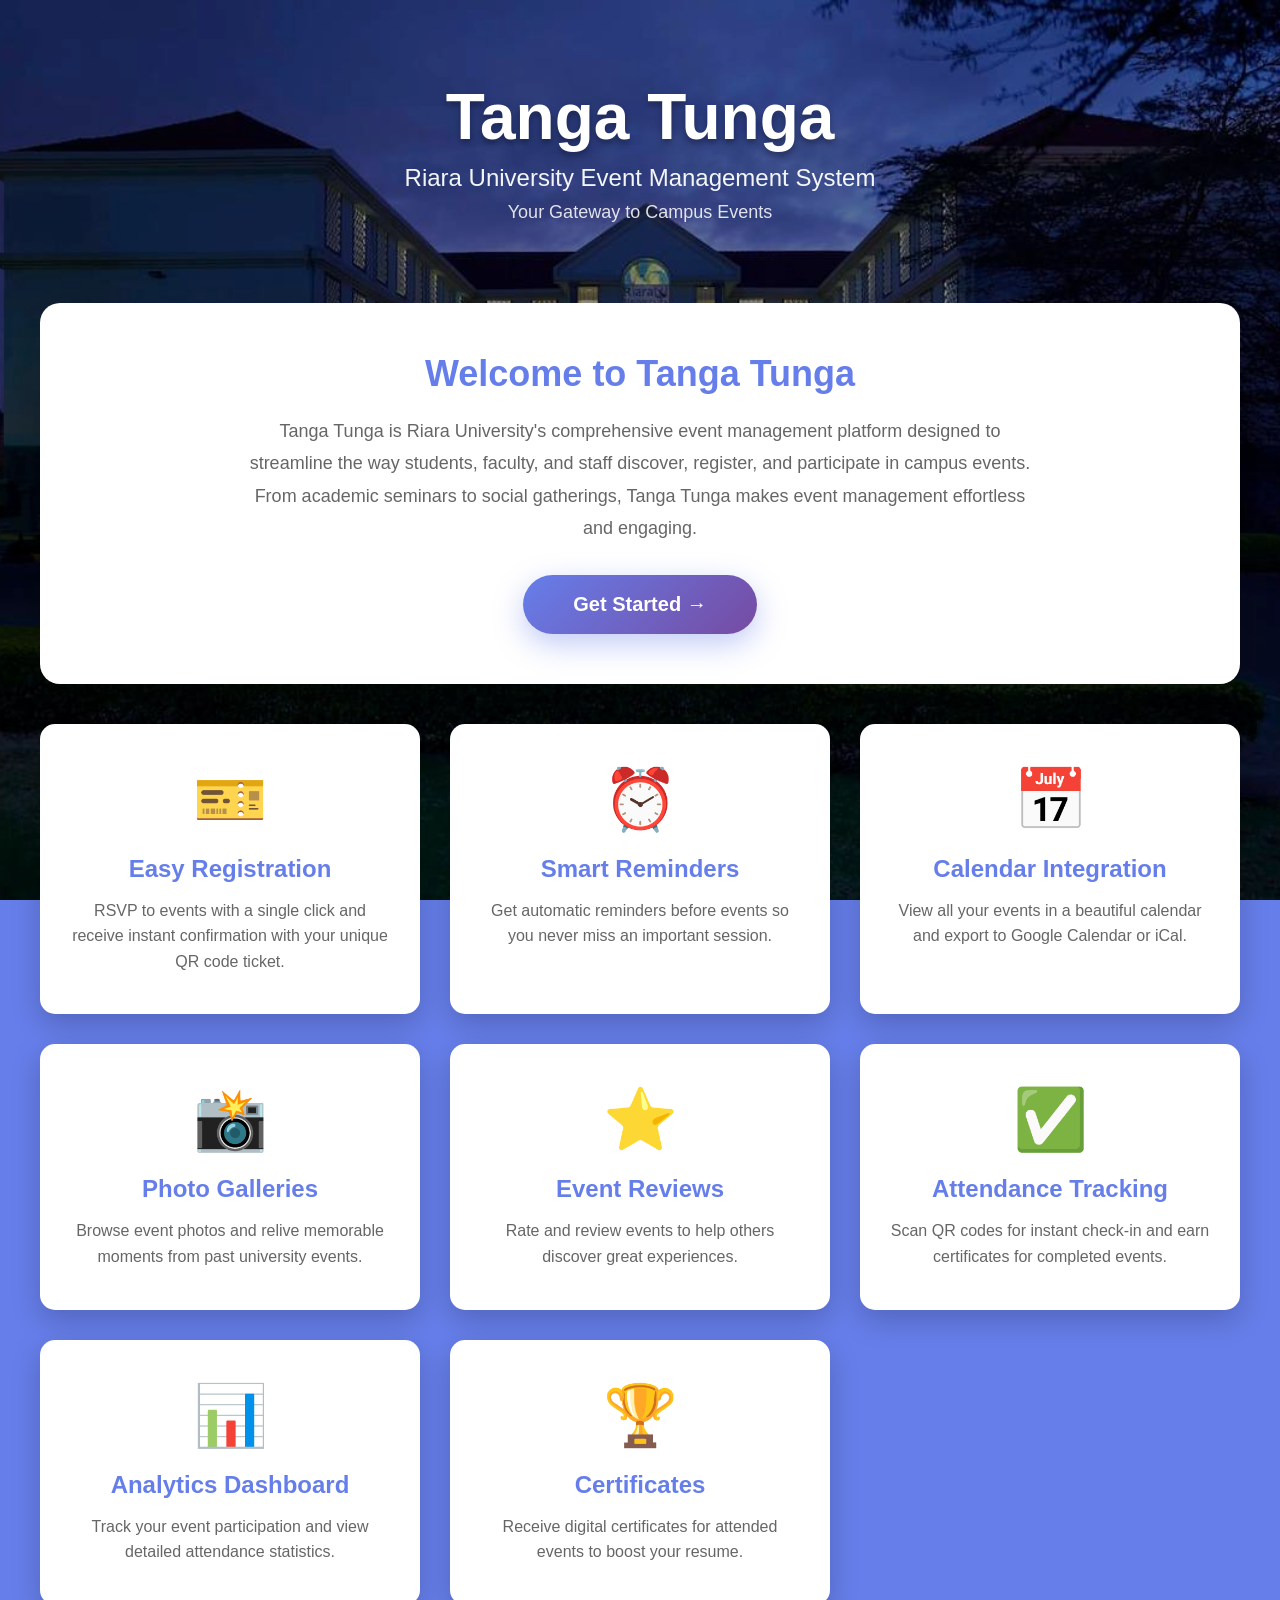
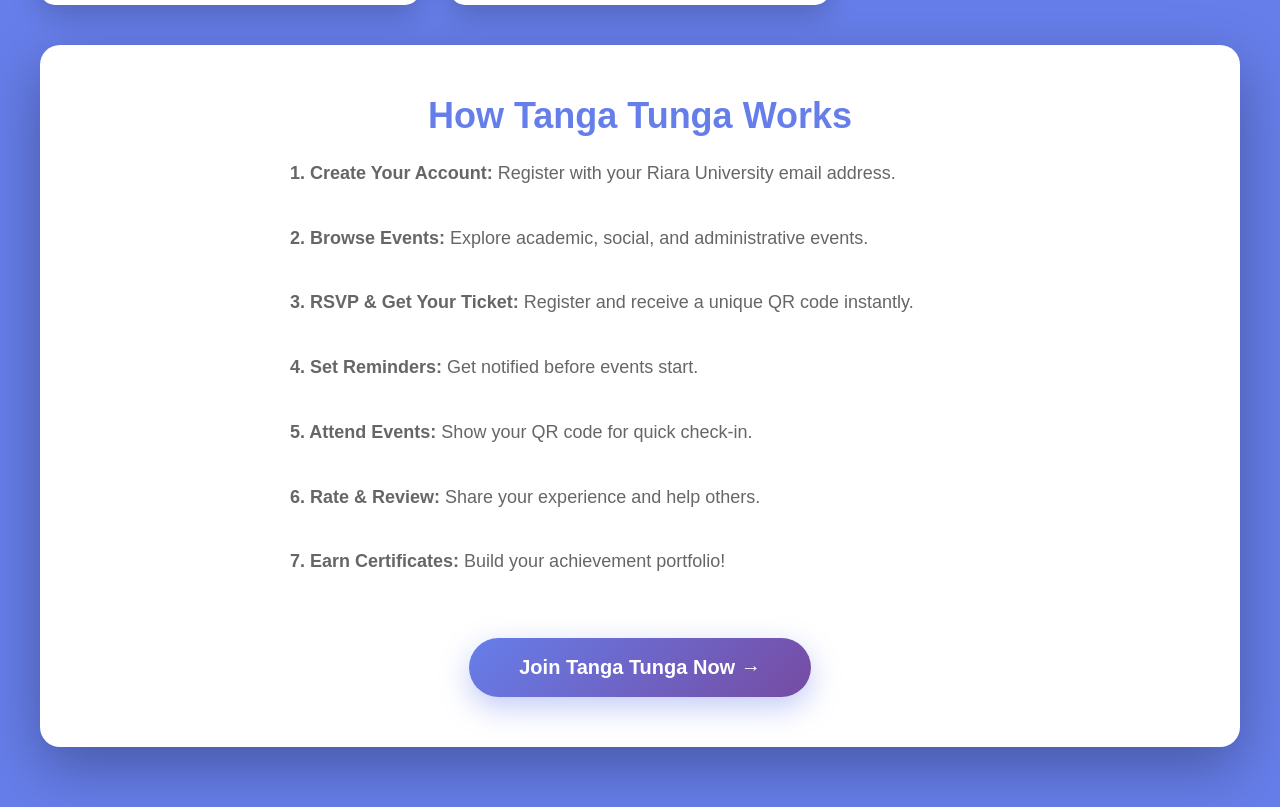
==== commit e3791950: "feat: update reminder functionality and UI improvements - Changed reminder status from 'read' to a b" ====
--- a/frontend/index.html
+++ b/frontend/index.html
@@ -23,7 +23,7 @@
                     the way students, faculty, and staff discover, register, and participate in campus events.
                     From academic seminars to social gatherings, Tanga Tunga makes event management effortless and engaging.
                 </p>
-                <button class="get-started-btn" onclick="goToAuth()">Get Started →</button>
+                <button class="get-started-btn" onclick="goToAuth('register')">Get Started →</button>
             </div>
 
             <div class="features-section">
@@ -87,7 +87,7 @@
                     <strong>6. Rate & Review:</strong> Share your experience and help others.<br><br>
                     <strong>7. Earn Certificates:</strong> Build your achievement portfolio!
                 </p>
-                <button class="get-started-btn" onclick="goToAuth()" style="margin-top: 30px;">Join Tanga Tunga Now →</button>
+                <button class="get-started-btn" onclick="goToAuth('login')" style="margin-top: 30px;">Join Tanga Tunga Now →</button>
             </div>
         </div>
 
@@ -124,7 +124,10 @@
                     </div>
                     <div class="form-group">
                         <label>Password</label>
-                        <input type="password" id="loginPassword" placeholder="Enter your password">
+                        <div class="password-container">
+                            <input type="password" id="loginPassword" placeholder="Enter your password">
+                            <button type="button" onclick="togglePassword('loginPassword')" class="toggle-password" title="Show/Hide Password">👁️</button>
+                        </div>
                     </div>
                     <button class="btn btn-primary" onclick="login()">Login</button>
                 </div>
@@ -167,7 +170,10 @@
                     </div>
                     <div class="form-group">
                         <label>Password</label>
-                        <input type="password" id="regPassword" placeholder="Create a password">
+                        <div class="password-container">
+                            <input type="password" id="regPassword" placeholder="Create a password">
+                            <button type="button" onclick="togglePassword('regPassword')" class="toggle-password" title="Show/Hide Password">👁️</button>
+                        </div>
                     </div>
                     <button class="btn btn-primary" onclick="register()">Register
                         </button>
@@ -194,6 +200,16 @@
                     <div class="stat-card">
                         <div class="stat-value" id="upcomingEvents">0</div>
                         <div class="stat-label">Upcoming Events</div>
+                    </div>
+                </div>
+
+                <!-- Reminder Section -->
+                <div id="reminderSection" class="reminders-section" style="margin-bottom: 30px;">
+                    <div class="section-header">
+                        <h2>My Reminders</h2>
+                    </div>
+                    <div id="reminderList" class="reminder-list">
+                        <div class="empty-state"><p>Loading reminders...</p></div>
                     </div>
                 </div>
 
--- a/frontend/styles/style.css
+++ b/frontend/styles/style.css
@@ -1,3 +1,8 @@
+/* ================================================
+   Tanga Tunga - Event Management System
+   Main Stylesheet
+   ================================================ */
+
 /* General Reset */
 * {
     margin: 0;
@@ -7,7 +12,7 @@
 
 body {
     font-family: 'Segoe UI', Tahoma, Geneva, Verdana, sans-serif;
-    background: url('images/Riara.jpeg') center/cover no-repeat fixed;
+    background: url('../images/Riara.jpeg') center/cover no-repeat fixed;
     background-color: #667eea; /* Fallback color */
     min-height: 100vh;
     padding: 20px;
@@ -31,7 +36,10 @@
     margin: 0 auto;
 }
 
-/* Home Page Styles */
+/* ================================================
+   Home Page Styles
+   ================================================ */
+
 .home-page {
     display: block;
 }
@@ -95,8 +103,16 @@
     cursor: pointer;
     transition: all 0.3s ease;
     box-shadow: 0 10px 30px rgba(102, 126, 234, 0.4);
+    pointer-events: auto;
+    z-index: 10;
     position: relative;
     display: inline-block;
+    opacity: 1;
+    visibility: visible;
+    user-select: none;
+    -webkit-user-select: none;
+    -moz-user-select: none;
+    -ms-user-select: none;
 }
 
 .get-started-btn:hover {
@@ -104,7 +120,16 @@
     box-shadow: 0 15px 40px rgba(102, 126, 234, 0.6);
 }
 
-/* Features */
+.get-started-btn:active {
+    transform: translateY(-1px);
+    box-shadow: 0 8px 20px rgba(102, 126, 234, 0.5);
+}
+
+.get-started-btn:focus {
+    outline: 2px solid rgba(102, 126, 234, 0.8);
+    outline-offset: 2px;
+}
+
 .features-section {
     display: grid;
     grid-template-columns: repeat(auto-fit, minmax(280px, 1fr));
@@ -123,6 +148,7 @@
 
 .feature-card:hover {
     transform: translateY(-10px);
+    box-shadow: 0 15px 40px rgba(0,0,0,0.3);
 }
 
 .feature-icon {
@@ -130,7 +156,22 @@
     margin-bottom: 20px;
 }
 
-/* Header & Nav */
+.feature-card h3 {
+    color: #667eea;
+    font-size: 24px;
+    margin-bottom: 15px;
+}
+
+.feature-card p {
+    color: #666;
+    line-height: 1.6;
+    font-size: 16px;
+}
+
+/* ================================================
+   Header & Navigation
+   ================================================ */
+
 header {
     background: white;
     padding: 20px 30px;
@@ -147,7 +188,73 @@
     font-size: 28px;
 }
 
-/* Forms & Tabs */
+.logo p {
+    color: #666;
+    font-size: 14px;
+}
+
+.user-info {
+    display: flex;
+    align-items: center;
+    gap: 15px;
+}
+
+.user-avatar {
+    width: 45px;
+    height: 45px;
+    background: linear-gradient(135deg, #667eea, #764ba2);
+    border-radius: 50%;
+    display: flex;
+    align-items: center;
+    justify-content: center;
+    color: white;
+    font-weight: bold;
+    font-size: 18px;
+}
+
+.back-btn {
+    display: inline-flex;
+    align-items: center;
+    gap: 8px;
+    padding: 10px 20px;
+    background: white;
+    color: #667eea;
+    border: 2px solid #667eea;
+    border-radius: 8px;
+    cursor: pointer;
+    font-size: 14px;
+    font-weight: 600;
+    transition: all 0.3s;
+    margin-bottom: 20px;
+}
+
+.back-btn:hover {
+    background: #667eea;
+    color: white;
+    transform: translateX(-5px);
+}
+
+.logout-btn {
+    padding: 8px 20px;
+    background: #f44336;
+    color: white;
+    border: none;
+    border-radius: 8px;
+    cursor: pointer;
+    font-size: 14px;
+    font-weight: 600;
+    transition: all 0.3s;
+}
+
+.logout-btn:hover {
+    background: #d32f2f;
+    transform: translateY(-2px);
+}
+
+/* ================================================
+   Authentication Section
+   ================================================ */
+
 .auth-section {
     background: white;
     padding: 30px;
@@ -170,6 +277,7 @@
     cursor: pointer;
     font-size: 16px;
     color: #666;
+    transition: all 0.3s;
     border-bottom: 3px solid transparent;
 }
 
@@ -179,8 +287,52 @@
     font-weight: bold;
 }
 
+.tab-content {
+    display: none;
+}
+
+.tab-content.active {
+    display: block;
+}
+
 .form-group {
     margin-bottom: 20px;
+}
+
+.password-container {
+    position: relative;
+    display: flex;
+    align-items: center;
+}
+
+.password-container input {
+    padding-right: 50px; /* Make space for the toggle button */
+}
+
+.toggle-password {
+    position: absolute;
+    right: 10px;
+    top: 50%;
+    transform: translateY(-50%);
+    background: none;
+    border: none;
+    cursor: pointer;
+    font-size: 18px;
+    color: #666;
+    padding: 5px;
+    border-radius: 4px;
+    transition: color 0.3s;
+}
+
+.toggle-password:hover {
+    color: #667eea;
+}
+
+label {
+    display: block;
+    margin-bottom: 8px;
+    color: #333;
+    font-weight: 500;
 }
 
 input, select, textarea {
@@ -189,9 +341,144 @@
     border: 2px solid #e0e0e0;
     border-radius: 8px;
     font-size: 14px;
-}
-
-/* Events Grid */
+    transition: border-color 0.3s;
+}
+
+input:focus, select:focus, textarea:focus {
+    outline: none;
+    border-color: #667eea;
+}
+
+textarea {
+    resize: vertical;
+    min-height: 100px;
+}
+
+/* ================================================
+   Buttons
+   ================================================ */
+
+.btn {
+    padding: 12px 30px;
+    border: none;
+    border-radius: 8px;
+    font-size: 16px;
+    cursor: pointer;
+    transition: all 0.3s ease;
+    font-weight: 600;
+    pointer-events: auto;
+    z-index: 100;
+    position: relative;
+    display: inline-block;
+    opacity: 1;
+    visibility: visible;
+    user-select: none;
+    -webkit-user-select: none;
+    -moz-user-select: none;
+    -ms-user-select: none;
+}
+
+.btn[style*="width: 100%"] {
+    display: block;
+}
+
+.btn:hover {
+    opacity: 0.9;
+}
+
+.btn:active {
+    opacity: 0.8;
+}
+
+.btn:focus {
+    outline: 2px solid rgba(102, 126, 234, 0.8);
+    outline-offset: 2px;
+}
+
+.btn-primary {
+    background: linear-gradient(135deg, #667eea, #764ba2);
+    color: white;
+}
+
+.btn-primary:hover {
+    transform: translateY(-2px);
+    box-shadow: 0 5px 15px rgba(102, 126, 234, 0.4);
+}
+
+.btn-secondary {
+    background: #e0e0e0;
+    color: #333;
+}
+
+.btn-danger {
+    background: #f44336;
+    color: white;
+}
+
+.btn-success {
+    background: #4caf50;
+    color: white;
+}
+
+.btn-info {
+    background: #2196f3;
+    color: white;
+}
+
+.btn-warning {
+    background: #ff9800;
+    color: white;
+}
+
+/* ================================================
+   Events Section
+   ================================================ */
+
+.events-section {
+    background: white;
+    padding: 30px;
+    border-radius: 15px;
+    box-shadow: 0 10px 30px rgba(0,0,0,0.2);
+    margin-bottom: 30px;
+}
+
+.section-header {
+    display: flex;
+    justify-content: space-between;
+    align-items: center;
+    margin-bottom: 25px;
+    flex-wrap: wrap;
+    gap: 15px;
+}
+
+.section-header h2 {
+    color: #333;
+    font-size: 24px;
+}
+
+.filters {
+    display: flex;
+    gap: 10px;
+    margin-bottom: 25px;
+    flex-wrap: wrap;
+}
+
+.filter-btn {
+    padding: 8px 20px;
+    border: 2px solid #667eea;
+    background: white;
+    color: #667eea;
+    border-radius: 20px;
+    cursor: pointer;
+    transition: all 0.3s;
+    font-size: 14px;
+}
+
+.filter-btn.active {
+    background: #667eea;
+    color: white;
+}
+
 .events-grid {
     display: grid;
     grid-template-columns: repeat(auto-fill, minmax(300px, 1fr));
@@ -205,14 +492,152 @@
     padding: 20px;
     transition: all 0.3s;
     cursor: pointer;
-}
-
-.event-card:hover {
+    position: relative;
+}
+
+..event-card:hover {
     transform: translateY(-5px);
+    box-shadow: 0 10px 25px rgba(0,0,0,0.1);
     border-color: #667eea;
 }
 
-/* Modals */
+.reminder-list {
+    display: grid;
+    grid-template-columns: repeat(auto-fit, minmax(240px, 1fr));
+    gap: 16px;
+}
+
+.reminder-card {
+    padding: 16px;
+    border-radius: 12px;
+    border: 1px solid #ddd;
+    background: #fff;
+    box-shadow: 0 6px 16px rgba(0,0,0,0.05);
+}
+
+.reminder-card.reminder-unread {
+    border-left: 4px solid #ff9800;
+}
+
+.reminder-card.reminder-read {
+    border-left: 4px solid #4caf50;
+    opacity: 0.8;
+}
+
+.reminder-row {
+    margin-bottom: 8px;
+}
+
+.reminder-actions {
+    display: flex;
+    justify-content: flex-end;
+}
+
+.btn-sm {
+    padding: 4px 8px;
+    font-size: 0.8rem;
+    border-radius: 6px;
+}
+
+.event-image {
+    width: 100%;
+    height: 150px;
+    background: linear-gradient(135deg, #667eea, #764ba2);
+    border-radius: 8px;
+    margin-bottom: 15px;
+    display: flex;
+    align-items: center;
+    justify-content: center;
+    font-size: 48px;
+    color: white;
+    background-size: cover;
+    background-position: center;
+}
+
+.event-category {
+    display: inline-block;
+    padding: 5px 12px;
+    border-radius: 15px;
+    font-size: 12px;
+    font-weight: 600;
+    margin-bottom: 10px;
+}
+
+.category-academic {
+    background: #e3f2fd;
+    color: #1976d2;
+}
+
+.category-social {
+    background: #f3e5f5;
+    color: #7b1fa2;
+}
+
+.category-administrative {
+    background: #fff3e0;
+    color: #e65100;
+}
+
+.event-title {
+    font-size: 18px;
+    font-weight: bold;
+    color: #333;
+    margin-bottom: 10px;
+}
+
+.event-details {
+    color: #666;
+    font-size: 14px;
+    margin-bottom: 8px;
+}
+
+.event-rating {
+    display: flex;
+    align-items: center;
+    gap: 5px;
+    margin: 10px 0;
+    font-size: 14px;
+}
+
+.stars {
+    color: #ffa500;
+}
+
+.event-actions {
+    display: flex;
+    gap: 10px;
+    margin-top: 15px;
+    flex-wrap: wrap;
+}
+
+.badge {
+    display: inline-block;
+    padding: 4px 10px;
+    border-radius: 12px;
+    font-size: 12px;
+    font-weight: 600;
+    margin-top: 10px;
+}
+
+.badge-success {
+    background: #c8e6c9;
+    color: #2e7d32;
+}
+
+.badge-warning {
+    background: #fff9c4;
+    color: #f57f17;
+}
+
+.badge-danger {
+    background: #ffcdd2;
+    color: #c62828;
+}
+
+/* ================================================
+   Modal & Overlays
+   ================================================ */
+
 .modal {
     display: none;
     position: fixed;
@@ -224,10 +649,13 @@
     z-index: 1000;
     align-items: center;
     justify-content: center;
+    overflow-y: auto;
+    pointer-events: none;
 }
 
 .modal.active {
     display: flex;
+    pointer-events: auto;
 }
 
 .modal-content {
@@ -236,10 +664,400 @@
     border-radius: 15px;
     max-width: 700px;
     width: 90%;
-}
-
-/* Responsive */
+    max-height: 90vh;
+    overflow-y: auto;
+    pointer-events: auto;
+}
+
+.modal-header {
+    display: flex;
+    justify-content: space-between;
+    align-items: center;
+    margin-bottom: 20px;
+}
+
+.modal-close {
+    background: none;
+    border: none;
+    font-size: 28px;
+    cursor: pointer;
+    color: #666;
+}
+
+/* ================================================
+   Dashboard Stats
+   ================================================ */
+
+.stats {
+    display: grid;
+    grid-template-columns: repeat(auto-fit, minmax(200px, 1fr));
+    gap: 20px;
+    margin-bottom: 30px;
+}
+
+.stat-card {
+    background: linear-gradient(135deg, #667eea, #764ba2);
+    color: white;
+    padding: 25px;
+    border-radius: 12px;
+    box-shadow: 0 5px 15px rgba(0,0,0,0.2);
+}
+
+.stat-value {
+    font-size: 36px;
+    font-weight: bold;
+    margin-bottom: 5px;
+}
+
+.stat-label {
+    font-size: 14px;
+    opacity: 0.9;
+}
+
+/* ================================================
+   Notifications
+   ================================================ */
+
+.notification-box {
+    position: fixed;
+    bottom: 20px;
+    right: 20px;
+    max-width: 400px;
+    z-index: 2000;
+}
+
+.notification {
+    background: white;
+    padding: 15px 20px;
+    border-radius: 10px;
+    box-shadow: 0 5px 20px rgba(0,0,0,0.3);
+    margin-bottom: 10px;
+    display: flex;
+    align-items: center;
+    gap: 15px;
+    animation: slideIn 0.3s ease;
+}
+
+@keyframes slideIn {
+    from {
+        transform: translateX(400px);
+        opacity: 0;
+    }
+    to {
+        transform: translateX(0);
+        opacity: 1;
+    }
+}
+
+.notification-icon {
+    font-size: 24px;
+}
+
+.notification-content h4 {
+    margin-bottom: 5px;
+    color: #333;
+}
+
+.notification-content p {
+    font-size: 13px;
+    color: #666;
+}
+
+/* ================================================
+   Tickets & Certificates
+   ================================================ */
+
+.qr-code-container {
+    text-align: center;
+    padding: 30px;
+    background: linear-gradient(135deg, #f5f7fa 0%, #c3cfe2 100%);
+    border-radius: 15px;
+    margin: 20px 0;
+    box-shadow: 0 8px 32px rgba(0, 0, 0, 0.08);
+    border: 2px solid #e8f0f7;
+}
+
+.qr-code-container h3 {
+    margin-top: 0;
+    color: #333;
+    font-size: 20px;
+    margin-bottom: 20px;
+}
+
+.qr-code {
+    width: 280px;
+    height: 280px;
+    margin: 0 auto 20px;
+    background: white;
+    padding: 15px;
+    border-radius: 12px;
+    display: flex;
+    align-items: center;
+    justify-content: center;
+    font-size: 48px;
+    box-shadow: 0 6px 20px rgba(0, 0, 0, 0.1);
+    border: 2px solid #667eea;
+}
+
+.qr-code img {
+    max-width: 100%;
+    height: auto;
+    border-radius: 8px;
+}
+
+.qr-code-container p {
+    margin: 12px 0;
+    color: #333;
+    font-size: 14px;
+}
+
+.qr-code-container strong {
+    color: #667eea;
+    font-weight: 600;
+}
+
+.certificate-badge {
+    background: linear-gradient(135deg, #ffd700, #ffed4e);
+    color: #333;
+    padding: 8px 15px;
+    border-radius: 20px;
+    font-weight: bold;
+    display: inline-flex;
+    align-items: center;
+    gap: 5px;
+    margin: 10px 0;
+}
+
+/* ================================================
+   Additional Components
+   ================================================ */
+
+.empty-state {
+    text-align: center;
+    padding: 60px 20px;
+    color: #999;
+}
+
+.search-box {
+    position: relative;
+    margin-bottom: 20px;
+}
+
+.search-box input {
+    padding-left: 40px;
+}
+
+.search-icon {
+    position: absolute;
+    left: 12px;
+    top: 50%;
+    transform: translateY(-50%);
+    color: #999;
+}
+
+.action-buttons {
+    display: flex;
+    gap: 10px;
+    flex-wrap: wrap;
+}
+
+.reminder-badge {
+    background: #ff9800;
+    color: white;
+    padding: 3px 8px;
+    border-radius: 10px;
+    font-size: 11px;
+    margin-left: 8px;
+}
+
+.photo-gallery {
+    display: grid;
+    grid-template-columns: repeat(auto-fill, minmax(150px, 1fr));
+    gap: 10px;
+    margin: 20px 0;
+}
+
+.photo-item {
+    width: 100%;
+    height: 120px;
+    background: linear-gradient(135deg, #667eea, #764ba2);
+    border-radius: 8px;
+    display: flex;
+    align-items: center;
+    justify-content: center;
+    font-size: 40px;
+    color: white;
+    cursor: pointer;
+    transition: all 0.3s;
+}
+
+.photo-item:hover {
+    transform: scale(1.05);
+}
+
+.review-section {
+    margin: 25px 0;
+    padding: 20px;
+    background: #f9f9f9;
+    border-radius: 10px;
+}
+
+.review-item {
+    background: white;
+    padding: 15px;
+    border-radius: 8px;
+    margin-bottom: 15px;
+    border-left: 4px solid #667eea;
+}
+
+.review-header {
+    display: flex;
+    justify-content: space-between;
+    align-items: center;
+    margin-bottom: 10px;
+}
+
+.reviewer-name {
+    font-weight: bold;
+    color: #333;
+}
+
+.review-rating {
+    color: #ffa500;
+}
+
+.review-text {
+    color: #666;
+    line-height: 1.6;
+}
+
+.review-date {
+    font-size: 12px;
+    color: #999;
+    margin-top: 8px;
+}
+
+.attendance-section {
+    margin: 20px 0;
+    padding: 20px;
+    background: #f0f7ff;
+    border-radius: 10px;
+}
+
+.attendance-stats {
+    display: grid;
+    grid-template-columns: repeat(auto-fit, minmax(150px, 1fr));
+    gap: 15px;
+    margin-top: 15px;
+}
+
+.attendance-stat {
+    background: white;
+    padding: 15px;
+    border-radius: 8px;
+    text-align: center;
+}
+
+.attendance-number {
+    font-size: 28px;
+    font-weight: bold;
+    color: #667eea;
+}
+
+.attendance-label {
+    font-size: 13px;
+    color: #666;
+    margin-top: 5px;
+}
+
+.calendar-widget {
+    background: white;
+    padding: 20px;
+    border-radius: 12px;
+    margin: 20px 0;
+}
+
+.calendar-header {
+    display: flex;
+    justify-content: space-between;
+    align-items: center;
+    margin-bottom: 20px;
+}
+
+.calendar-days {
+    display: grid;
+    grid-template-columns: repeat(7, 1fr);
+    gap: 10px;
+}
+
+.calendar-day {
+    padding: 12px;
+    text-align: center;
+    border-radius: 8px;
+    cursor: pointer;
+    transition: all 0.3s;
+    border: 2px solid #e0e0e0;
+}
+
+.calendar-day:hover {
+    background: #f0f0f0;
+}
+
+.calendar-day.has-event {
+    background: #e3f2fd;
+    border-color: #667eea;
+    font-weight: bold;
+}
+
+.calendar-day.today {
+    background: linear-gradient(135deg, #667eea, #764ba2);
+    color: white;
+    border-color: #667eea;
+}
+
+.file-upload {
+    border: 2px dashed #667eea;
+    padding: 30px;
+    text-align: center;
+    border-radius: 10px;
+    cursor: pointer;
+    transition: all 0.3s;
+    margin: 20px 0;
+}
+
+.file-upload:hover {
+    background: #f0f7ff;
+}
+
+/* ================================================
+   Responsive Design
+   ================================================ */
+
 @media (max-width: 768px) {
-    .home-header h1 { font-size: 42px; }
-    header { flex-direction: column; gap: 15px; }
+    .home-header h1 {
+        font-size: 42px;
+    }
+
+    .hero-section {
+        padding: 30px 20px;
+    }
+
+    header {
+        flex-direction: column;
+        gap: 15px;
+        text-align: center;
+    }
+
+    .events-grid {
+        grid-template-columns: 1fr;
+    }
+
+    .filters {
+        justify-content: center;
+    }
+
+    .notification-box {
+        left: 20px;
+        right: 20px;
+    }
 }
